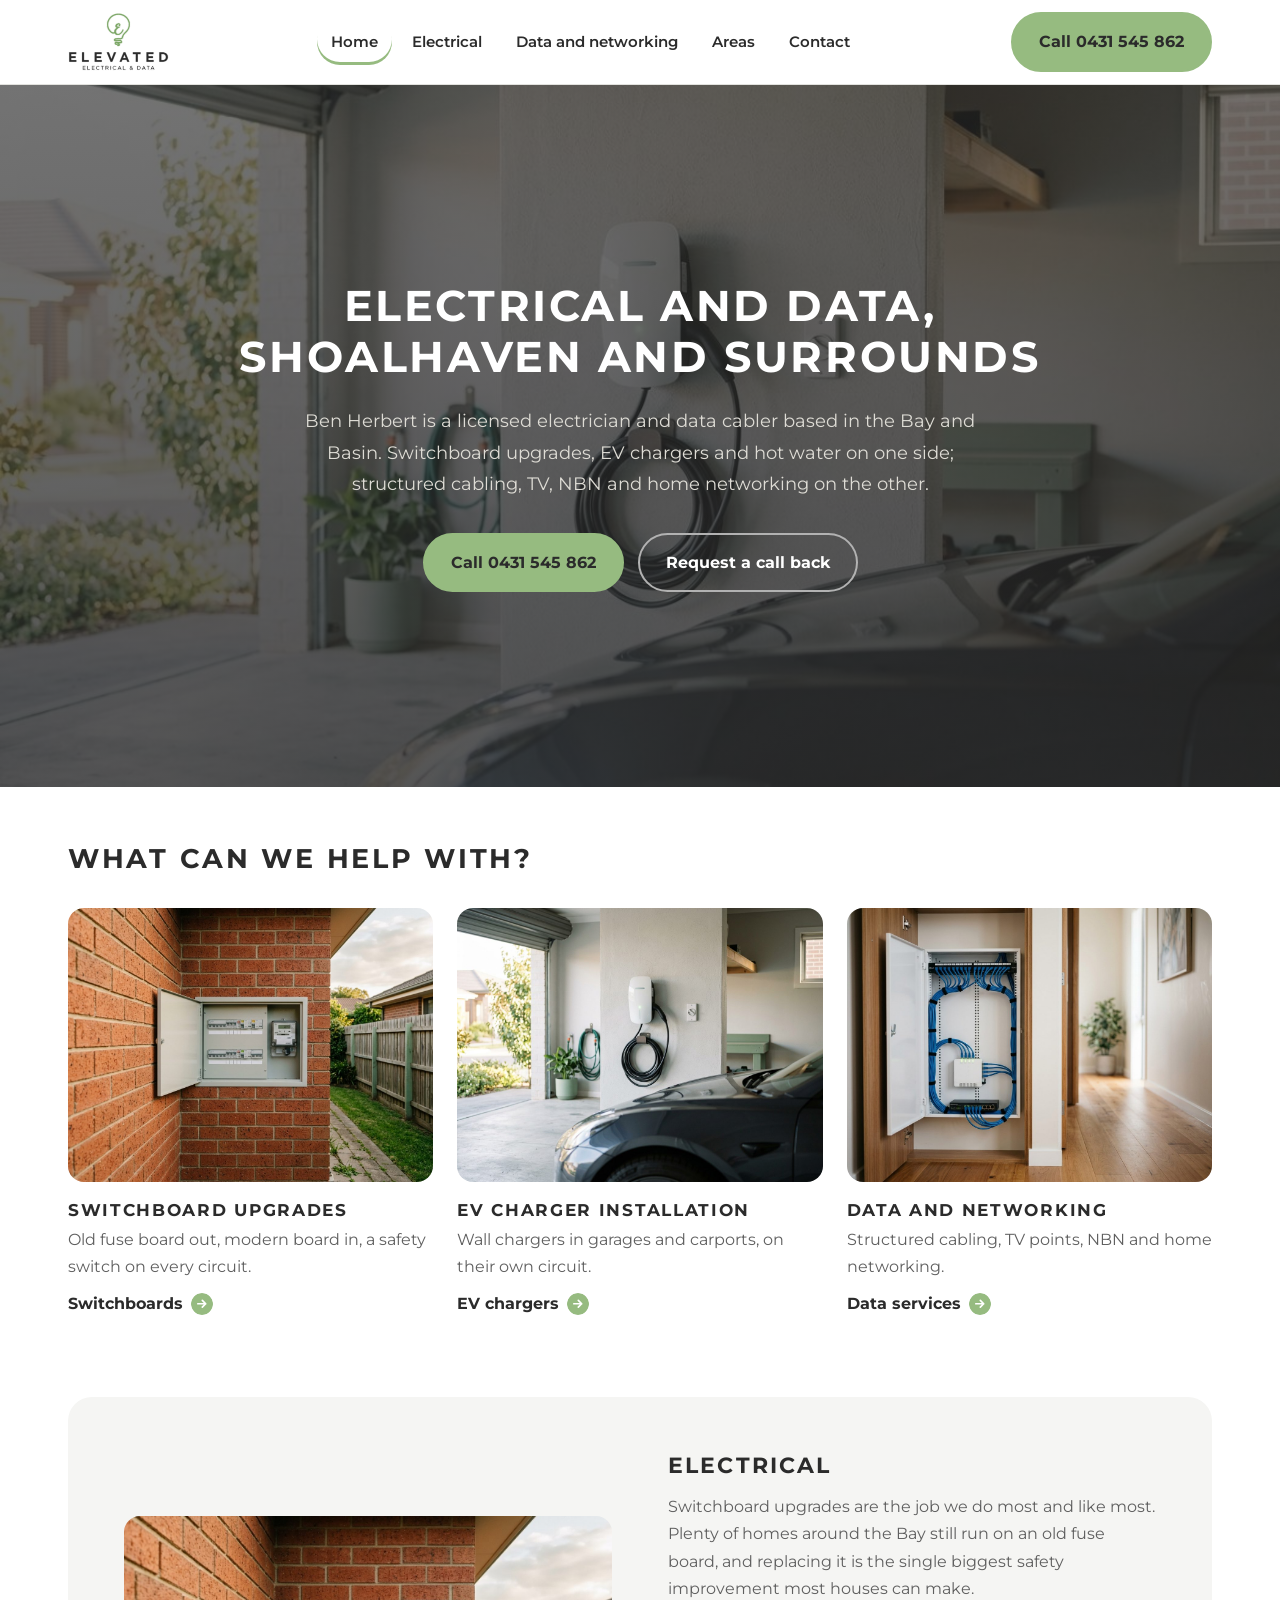
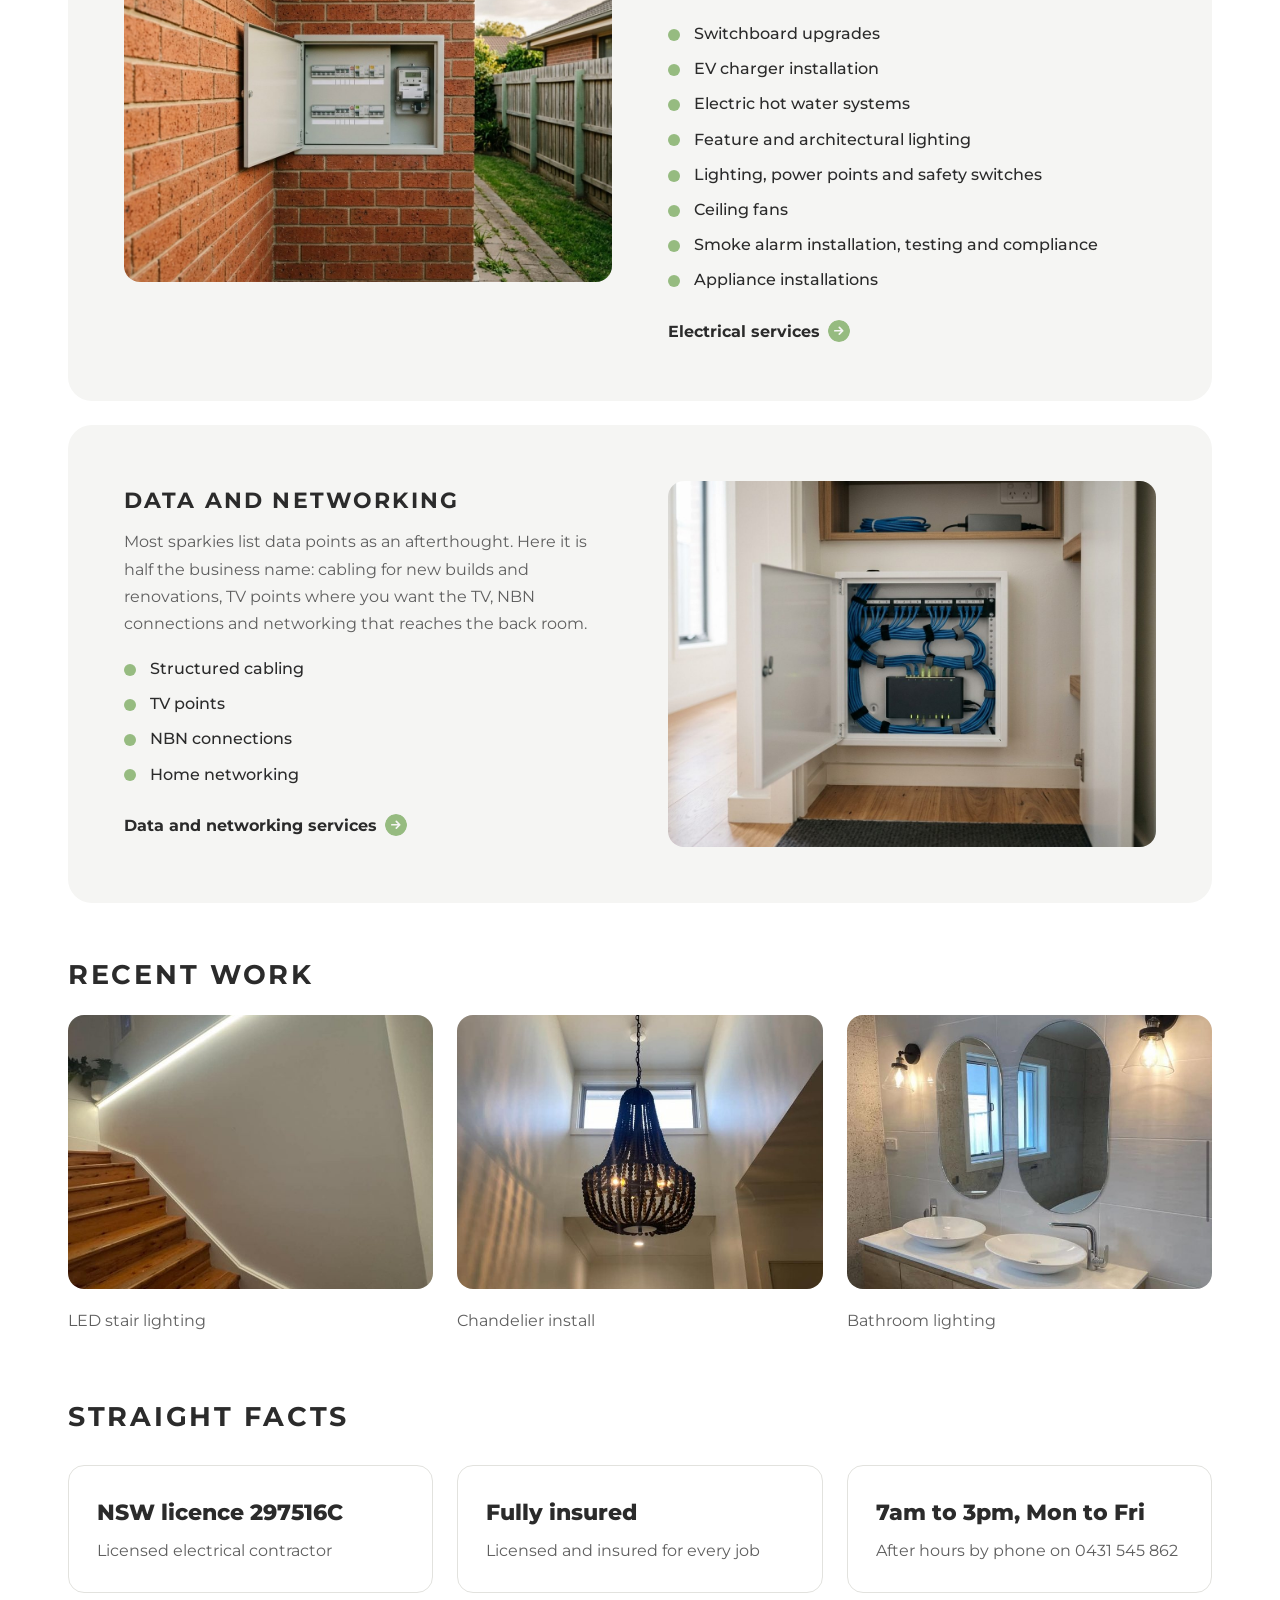
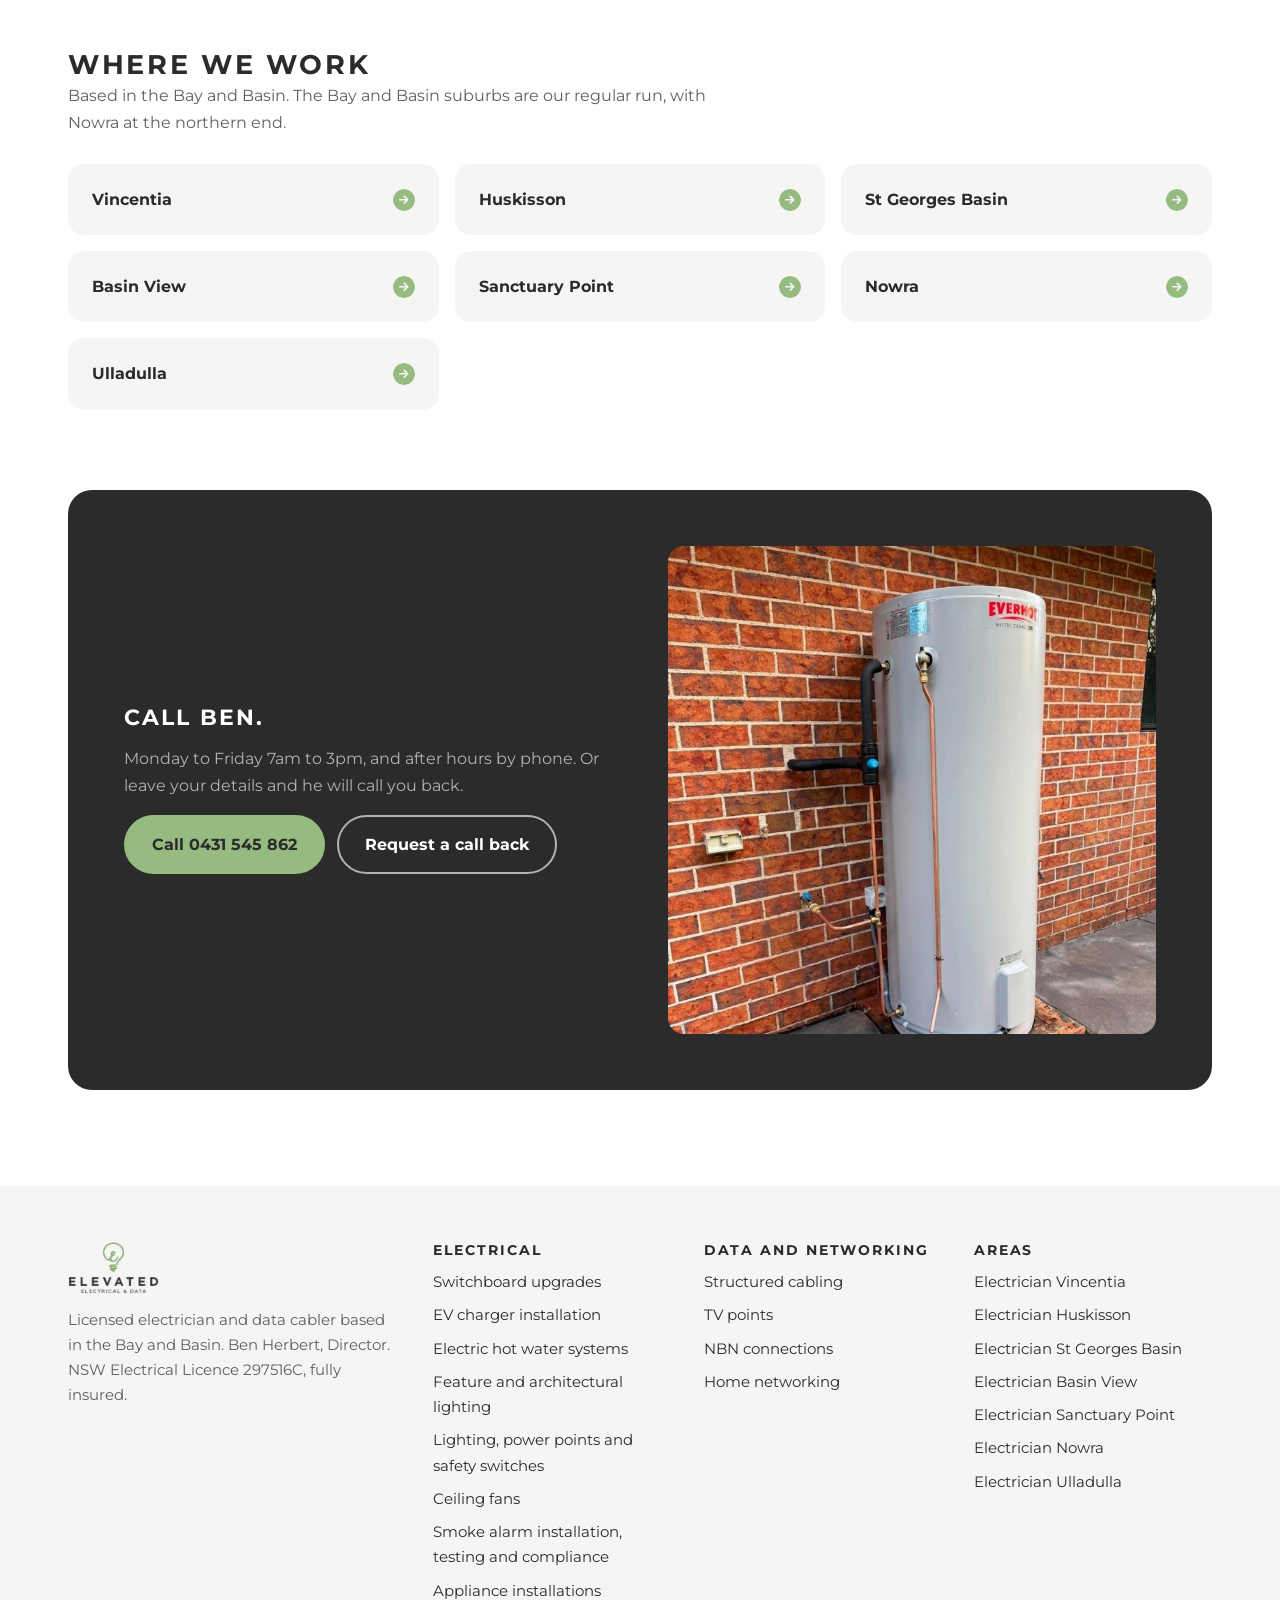
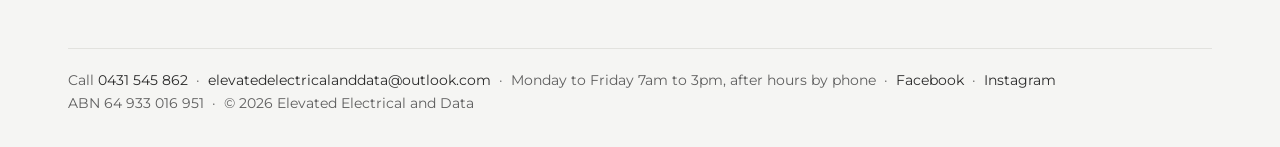
==== index.html @ 454e40e5 "Elevated Electrical and Data: live site v1 (option 3, revision 1 + go-live prep) Static build from s" ====
<!DOCTYPE html><html lang="en-AU"><head><meta charset="utf-8"><meta name="viewport" content="width=device-width, initial-scale=1">
<title>Electrician Vincentia, Jervis Bay and the Shoalhaven | Elevated Electrical and Data</title><meta name="description" content="Licensed electrician and data cabler based in Vincentia, covering Huskisson, St Georges Basin, Basin View, Sanctuary Point and Nowra. Switchboard upgrades, EV chargers, hot water, TV, NBN and home networking. Call Ben on 0431 545 862.">
<link href="https://fonts.googleapis.com/css2?family=Montserrat:wght@400;500;600;700;800&display=swap" rel="stylesheet">
<link rel="stylesheet" href="site.css"><link rel="canonical" href="https://elevatedelectricalanddata.com.au/"><meta property="og:type" content="website"><meta property="og:url" content="https://elevatedelectricalanddata.com.au/"><meta property="og:title" content="Electrician Vincentia, Jervis Bay and the Shoalhaven | Elevated Electrical and Data"><meta property="og:description" content="Licensed electrician and data cabler based in Vincentia, covering Huskisson, St Georges Basin, Basin View, Sanctuary Point and Nowra. Switchboard upgrades, EV chargers, hot water, TV, NBN and home networking. Call Ben on 0431 545 862."><meta property="og:image" content="https://elevatedelectricalanddata.com.au/assets/ai-ev.jpg"><meta property="og:locale" content="en_AU"><meta name="robots" content="index,follow"><link rel="icon" href="/favicon.png" type="image/png"></head><body>
<header><div class="wrap">
  <a class="logo" href="index.html"><img src="assets/logo-light.png" alt="Elevated Electrical and Data"></a>
  <nav id="nav"><ul><li><a href="index.html" aria-current="page">Home</a></li><li><a href="electrical.html">Electrical</a><ul class='sub'><li><a href="electrical.html#0">Switchboard upgrades</a></li><li><a href="electrical.html#1">EV charger installation</a></li><li><a href="electrical.html#2">Electric hot water systems</a></li><li><a href="electrical.html#3">Feature and architectural lighting</a></li><li><a href="electrical.html#4">Lighting, power points and safety switches</a></li><li><a href="electrical.html#5">Ceiling fans</a></li><li><a href="electrical.html#6">Smoke alarm installation, testing and compliance</a></li><li><a href="electrical.html#7">Appliance installations</a></li></ul></li><li><a href="data.html">Data and networking</a><ul class='sub'><li><a href="data.html#0">Structured cabling</a></li><li><a href="data.html#1">TV points</a></li><li><a href="data.html#2">NBN connections</a></li><li><a href="data.html#3">Home networking</a></li></ul></li><li><a href="areas.html">Areas</a><ul class='sub'><li><a href="vincentia-area.html">Vincentia</a></li><li><a href="huskisson-area.html">Huskisson</a></li><li><a href="st-georges-basin-area.html">St Georges Basin</a></li><li><a href="basin-view-area.html">Basin View</a></li><li><a href="sanctuary-point-area.html">Sanctuary Point</a></li><li><a href="nowra-area.html">Nowra</a></li><li><a href="ulladulla-area.html">Ulladulla</a></li></ul></li><li><a href="contact.html">Contact</a></li></ul></nav>
  <a class="pill green call" href="tel:+61431545862">Call 0431 545 862</a>
  <button class="burger" id="burger" aria-label="Menu" aria-expanded="false">&#9776;</button>
</div></header>

<section class="herofull">
  <div class="inner">
    <h1>Electrical and data, Shoalhaven and surrounds</h1>
    <p>Ben Herbert is a licensed electrician and data cabler based in the Bay and Basin. Switchboard upgrades, EV chargers and hot water on one side; structured cabling, TV, NBN and home networking on the other.</p>
    <div class="actions"><a class="pill green" href="tel:+61431545862">Call 0431 545 862</a><a class="pill ghost light" href="contact.html">Request a call back</a></div>
  </div>
</section>
<section><div class="wrap">
  <h2>What can we help with?</h2>
  <div class="tiles">
    <a class="tile" href="electrical.html#0"><img src="assets/ai-switchboard.jpg" alt="Upgraded residential switchboard on a brick wall"><h3>Switchboard upgrades</h3><p>Old fuse board out, modern board in, a safety switch on every circuit.</p><span class="arrow">Switchboards</span></a>
    <a class="tile" href="electrical.html#1"><img src="assets/ai-ev.jpg" alt="EV wall charger installed in a garage"><h3>EV charger installation</h3><p>Wall chargers in garages and carports, on their own circuit.</p><span class="arrow">EV chargers</span></a>
    <a class="tile" href="data.html"><img src="assets/ai-data.jpg" alt="Home network cabinet with tidy data cabling"><h3>Data and networking</h3><p>Structured cabling, TV points, NBN and home networking.</p><span class="arrow">Data services</span></a>
  </div>
</div></section>
<section style="padding-top:0"><div class="wrap">
  <div class="band">
    <div class="media"><img src="assets/ai-switchboard.jpg" alt="Upgraded residential switchboard"></div>
    <div><h2>Electrical</h2><p>Switchboard upgrades are the job we do most and like most. Plenty of homes around the Bay still run on an old fuse board, and replacing it is the single biggest safety improvement most houses can make.</p>
      <ul><li>Switchboard upgrades</li><li>EV charger installation</li><li>Electric hot water systems</li><li>Feature and architectural lighting</li><li>Lighting, power points and safety switches</li><li>Ceiling fans</li><li>Smoke alarm installation, testing and compliance</li><li>Appliance installations</li></ul><a class="arrow" href="electrical.html">Electrical services</a></div>
  </div>
  <div class="band flip">
    <div class="media"><img src="assets/ai-data-2.jpg" alt="Home network cabinet with patch panel and router"></div>
    <div><h2>Data and networking</h2><p>Most sparkies list data points as an afterthought. Here it is half the business name: cabling for new builds and renovations, TV points where you want the TV, NBN connections and networking that reaches the back room.</p>
      <ul><li>Structured cabling</li><li>TV points</li><li>NBN connections</li><li>Home networking</li></ul><a class="arrow" href="data.html">Data and networking services</a></div>
  </div>
</div></section>
<section style="padding-top:0"><div class="wrap"><h2>Recent work</h2><div data-tl-work="elevated-electrical-and-data" data-count="3" data-portal="https://portal.tideloc.com.au"><div class="tiles" style="margin-top:24px"><a class="tile" href="electrical.html#4"><img src="assets/work/light-stair-led.jpg" alt="LED strip lighting on a timber staircase"><p>LED stair lighting</p></a><a class="tile" href="electrical.html#4"><img src="assets/work/light-chandelier-void.jpg" alt="Chandelier hung in a double-height void"><p>Chandelier install</p></a><a class="tile" href="electrical.html#1"><img src="assets/work/light-bathroom-vanity.jpg" alt="Backlit mirrors and wall lights over a double vanity"><p>Bathroom lighting</p></a></div></div></div></section>
<section style="padding-top:0"><div class="wrap"><h2>Straight facts</h2><div class="facts">
  <div class="fact"><b>NSW licence 297516C</b><span>Licensed electrical contractor</span></div>
  <div class="fact"><b>Fully insured</b><span>Licensed and insured for every job</span></div>
  <div class="fact"><b>7am to 3pm, Mon to Fri</b><span>After hours by phone on 0431 545 862</span></div>
</div></div></section>
<section style="padding-top:0"><div class="wrap"><h2>Where we work</h2><p class="muted" style="max-width:60ch">Based in the Bay and Basin. The Bay and Basin suburbs are our regular run, with Nowra at the northern end.</p><div class="areas"><a class="area" href="vincentia-area.html">Vincentia <span class="arrow"></span></a><a class="area" href="huskisson-area.html">Huskisson <span class="arrow"></span></a><a class="area" href="st-georges-basin-area.html">St Georges Basin <span class="arrow"></span></a><a class="area" href="basin-view-area.html">Basin View <span class="arrow"></span></a><a class="area" href="sanctuary-point-area.html">Sanctuary Point <span class="arrow"></span></a><a class="area" href="nowra-area.html">Nowra <span class="arrow"></span></a><a class="area" href="ulladulla-area.html">Ulladulla <span class="arrow"></span></a></div></div></section>
<section style="padding-top:0"><div class="wrap"><div class="band dark"><div><h2>Call Ben.</h2><p>Monday to Friday 7am to 3pm, and after hours by phone. Or leave your details and he will call you back.</p><div class="hero actions" style="padding:0;display:flex;gap:12px;flex-wrap:wrap"><a class="pill green" href="tel:+61431545862">Call 0431 545 862</a><a class="pill ghost" style="color:#fff;border-color:#b2b2b2" href="contact.html">Request a call back</a></div></div><div class="media"><img src="assets/hotwater-clean-sq.jpg" alt="Electric hot water system"></div></div></div></section>
<footer><div class="wrap">
  <div class="cols">
    <div><img src="assets/logo-light.png" alt=""><p class="muted">Licensed electrician and data cabler based in the Bay and Basin. Ben Herbert, Director. NSW Electrical Licence 297516C, fully insured.</p></div>
    <div><h3>Electrical</h3><ul><li><a href="electrical.html#0">Switchboard upgrades</a></li><li><a href="electrical.html#1">EV charger installation</a></li><li><a href="electrical.html#2">Electric hot water systems</a></li><li><a href="electrical.html#3">Feature and architectural lighting</a></li><li><a href="electrical.html#4">Lighting, power points and safety switches</a></li><li><a href="electrical.html#5">Ceiling fans</a></li><li><a href="electrical.html#6">Smoke alarm installation, testing and compliance</a></li><li><a href="electrical.html#7">Appliance installations</a></li></ul></div>
    <div><h3>Data and networking</h3><ul><li><a href="data.html#0">Structured cabling</a></li><li><a href="data.html#1">TV points</a></li><li><a href="data.html#2">NBN connections</a></li><li><a href="data.html#3">Home networking</a></li></ul></div>
    <div><h3>Areas</h3><ul><li><a href="vincentia-area.html">Electrician Vincentia</a></li><li><a href="huskisson-area.html">Electrician Huskisson</a></li><li><a href="st-georges-basin-area.html">Electrician St Georges Basin</a></li><li><a href="basin-view-area.html">Electrician Basin View</a></li><li><a href="sanctuary-point-area.html">Electrician Sanctuary Point</a></li><li><a href="nowra-area.html">Electrician Nowra</a></li><li><a href="ulladulla-area.html">Electrician Ulladulla</a></li></ul></div>
  </div>
  <div class="fine">Call <a href="tel:+61431545862">0431 545 862</a> &nbsp;&middot;&nbsp; <a href="mailto:elevatedelectricalanddata@outlook.com">elevatedelectricalanddata@outlook.com</a> &nbsp;&middot;&nbsp; Monday to Friday 7am to 3pm, after hours by phone &nbsp;&middot;&nbsp; <a href="https://www.facebook.com/share/1EVHX6Z7j3/">Facebook</a> &nbsp;&middot;&nbsp; <a href="https://www.instagram.com/elevated.electrical.data">Instagram</a><br>ABN 64 933 016 951 &nbsp;&middot;&nbsp; &copy; 2026 Elevated Electrical and Data</div>
</div></footer>
<div class="callbar"><a class="pill green" href="tel:+61431545862">Call 0431 545 862</a></div>
<script>(function(){var b=document.getElementById('burger'),n=document.getElementById('nav');b.addEventListener('click',function(e){e.stopPropagation();var o=n.classList.toggle('open');b.setAttribute('aria-expanded',o);});document.addEventListener('click',function(e){if(n.classList.contains('open')&&!n.contains(e.target))n.classList.remove('open');});})();</script>
<script defer src="https://portal.tideloc.com.au/tl-work.js"></script>
<script type="application/ld+json">{"@context": "https://schema.org", "@type": "Electrician", "name": "Elevated Electrical and Data", "telephone": "+61431545862", "email": "elevatedelectricalanddata@outlook.com", "address": {"@type": "PostalAddress", "addressLocality": "Old Erowal Bay", "addressRegion": "NSW", "addressCountry": "AU"}, "areaServed": [{"@type": "Place", "name": "Vincentia NSW"}, {"@type": "Place", "name": "Huskisson NSW"}, {"@type": "Place", "name": "St Georges Basin NSW"}, {"@type": "Place", "name": "Basin View NSW"}, {"@type": "Place", "name": "Sanctuary Point NSW"}, {"@type": "Place", "name": "Nowra NSW"}, {"@type": "Place", "name": "Ulladulla NSW"}, {"@type": "Place", "name": "Jervis Bay NSW"}], "openingHoursSpecification": [{"@type": "OpeningHoursSpecification", "dayOfWeek": ["Monday", "Tuesday", "Wednesday", "Thursday", "Friday"], "opens": "07:00", "closes": "15:00"}], "sameAs": ["https://www.facebook.com/share/1EVHX6Z7j3/", "https://www.instagram.com/elevated.electrical.data"], "founder": {"@type": "Person", "name": "Ben Herbert"}, "identifier": [{"@type": "PropertyValue", "name": "NSW Electrical Licence", "value": "297516C"}, {"@type": "PropertyValue", "name": "ABN", "value": "64933016951"}]}</script>
</body></html>
---- site.css ----
/* Site 3, on the Mastercard basis: white ground, big rounded photography, tile grid with arrow links,
   alternating image/text bands in soft-grey rounded containers, dropdown nav, column footer. */
:root{--char:#2b2b2b;--green:#96bb80;--green-dk:#6f9a5a;--grey:#b2b2b2;--soft:#f5f5f3;--ink:#2b2b2b;--muted:#5f5f5f;--line:#e2e2de;--r:24px;--r2:16px}
*{box-sizing:border-box;margin:0;padding:0}
html{-webkit-text-size-adjust:100%}
body{font-family:Montserrat,Arial,sans-serif;font-size:16px;line-height:1.7;color:var(--ink);background:#fff}
img{display:block;max-width:100%;height:auto}
a{color:inherit}
.wrap{max-width:1200px;margin:0 auto;padding:0 28px}
h1,h2,h3{line-height:1.12;letter-spacing:-.02em}
h1{font-size:clamp(2.3rem,4.6vw,3.6rem);font-weight:800}
h2{font-size:clamp(1.7rem,3vw,2.4rem);font-weight:800}
h3{font-size:1.2rem;font-weight:700}
p{margin-bottom:16px}
.muted{color:var(--muted)}
.arrow{font-weight:700;text-decoration:none;color:var(--ink);display:inline-flex;align-items:center;gap:8px}
.arrow::after{content:"";width:22px;height:22px;border-radius:50%;background:var(--green);display:inline-block;-webkit-mask:url("data:image/svg+xml;utf8,<svg xmlns='http://www.w3.org/2000/svg' viewBox='0 0 24 24' fill='none' stroke='black' stroke-width='3' stroke-linecap='round' stroke-linejoin='round'><path d='M5 12h14M13 6l6 6-6 6'/></svg>") center/60% no-repeat,linear-gradient(#000,#000);-webkit-mask-composite:xor;mask-composite:exclude}
.arrow:hover{color:var(--green-dk)}
.pill{display:inline-block;background:var(--char);color:#fff;text-decoration:none;font-weight:700;padding:14px 26px;border-radius:999px;border:2px solid var(--char)}
.pill:hover{background:#000}
.pill.green{background:var(--green);border-color:var(--green);color:var(--char)}
.pill.green:hover{background:var(--green-dk);border-color:var(--green-dk);color:#fff}
.pill.ghost{background:transparent;color:var(--char)}
.pill.ghost:hover{background:var(--char);color:#fff}

/* header with dropdowns */
header{position:sticky;top:0;z-index:40;background:#fff;border-bottom:1px solid var(--line)}
header .wrap{display:flex;align-items:center;justify-content:space-between;height:84px;gap:24px}
.logo img{height:58px}
nav>ul{display:flex;gap:6px;list-style:none;align-items:center}
nav>ul>li{position:relative}
nav>ul>li>a{display:block;text-decoration:none;font-weight:600;font-size:.95rem;padding:10px 14px;border-radius:999px}
nav>ul>li>a:hover,nav>ul>li:hover>a{background:var(--soft)}
nav>ul>li>a[aria-current]{box-shadow:inset 0 -3px 0 var(--green)}
nav .sub{display:none;position:absolute;left:0;top:100%;background:#fff;border:1px solid var(--line);border-radius:var(--r2);padding:12px;min-width:260px;box-shadow:0 14px 40px rgba(0,0,0,.1);list-style:none}
nav>ul>li:hover .sub,nav>ul>li:focus-within .sub{display:block}
nav .sub a{display:block;text-decoration:none;padding:10px 14px;border-radius:10px;font-size:.93rem}
nav .sub a:hover{background:var(--soft)}
.burger{display:none;background:none;border:1px solid var(--line);border-radius:999px;width:46px;height:46px;font-size:1.25rem;cursor:pointer}
@media(max-width:940px){
  nav{display:none;position:absolute;left:0;right:0;top:84px;background:#fff;border-bottom:1px solid var(--line);padding:10px 28px 22px;max-height:calc(100vh - 84px);overflow:auto}
  nav.open{display:block}
  nav>ul{flex-direction:column;align-items:stretch;gap:0}
  nav>ul>li>a{padding:14px 0;border-bottom:1px solid var(--line);border-radius:0;font-size:1.05rem;text-align:center}
  nav .sub{display:block;position:static;border:0;box-shadow:none;padding:4px 0 10px;min-width:0}
  nav .sub a{text-align:center;color:var(--muted)}
  header .call{display:none}
  .burger{display:block}
}

/* hero */
.hero{padding:64px 0 48px}
.hero .wrap{display:grid;grid-template-columns:1fr 1fr;gap:56px;align-items:center}
.hero p.lead{font-size:1.15rem;color:var(--muted);margin:20px 0 32px;max-width:52ch}
.hero .actions{display:flex;gap:12px;flex-wrap:wrap}
.hero img{border-radius:var(--r);aspect-ratio:5/4;width:100%;object-fit:cover}
@media(max-width:940px){.hero{padding:36px 0 24px}.hero .wrap{grid-template-columns:1fr;gap:28px}}

/* tiles */
section{padding:56px 0}
.tiles{display:grid;grid-template-columns:repeat(3,1fr);gap:24px;margin-top:32px}
.tile{display:block;text-decoration:none;color:inherit}
.tile img{border-radius:var(--r2);aspect-ratio:4/3;width:100%;object-fit:cover;margin-bottom:18px;transition:transform .25s}
.tile:hover img{transform:translateY(-4px)}
.tile h3{margin-bottom:6px}
.tile p{color:var(--muted);margin-bottom:10px}
.tile.text{background:var(--soft);border-radius:var(--r2);padding:28px;display:flex;flex-direction:column;justify-content:flex-end;min-height:100%}
@media(max-width:940px){.tiles{grid-template-columns:1fr}}

/* alternating bands */
.band{background:var(--soft);border-radius:var(--r);padding:56px;display:grid;grid-template-columns:1fr 1fr;gap:56px;align-items:center;margin-top:24px}
.band.flip .media{order:2}
.band img{border-radius:var(--r2);aspect-ratio:4/3;width:100%;object-fit:cover}
.band h2{margin-bottom:14px}
.band p{color:var(--muted)}
.band ul{list-style:none;margin:18px 0 24px;display:grid;gap:8px}
.band li{padding-left:26px;position:relative;font-weight:500}
.band li::before{content:"";position:absolute;left:0;top:.55em;width:12px;height:12px;border-radius:50%;background:var(--green)}
.band.dark{background:var(--char);color:#fff}
.band.dark p{color:var(--grey)}
@media(max-width:940px){.band{grid-template-columns:1fr;padding:32px 24px;gap:26px}.band.flip .media{order:0}}

/* facts */
.facts{display:grid;grid-template-columns:repeat(3,1fr);gap:24px;margin-top:32px}
.fact{border:1px solid var(--line);border-radius:var(--r2);padding:28px}
.fact b{display:block;font-size:1.35rem;font-weight:800;margin-bottom:6px}
.fact span{color:var(--muted)}
@media(max-width:940px){.facts{grid-template-columns:1fr}}

/* areas */
.areas{display:grid;grid-template-columns:repeat(3,1fr);gap:16px;margin-top:28px}
.area{display:flex;justify-content:space-between;align-items:center;gap:12px;text-decoration:none;color:inherit;background:var(--soft);border-radius:var(--r2);padding:22px 24px;font-weight:700}
.area:hover{background:#ebebe7}
@media(max-width:940px){.areas{grid-template-columns:1fr 1fr}}
@media(max-width:600px){.areas{grid-template-columns:1fr}}

/* page head + prose */
.pagehead{padding:56px 0 8px}
.pagehead p{color:var(--muted);font-size:1.12rem;max-width:60ch;margin-top:16px}
.prose{max-width:70ch}
.prose h3{margin:26px 0 8px}
.prose ul{margin:0 0 18px 22px}
.prose li{margin-bottom:6px}
.two{display:grid;grid-template-columns:1fr 1fr;gap:48px;align-items:start}
@media(max-width:940px){.two{grid-template-columns:1fr}}

/* contact */
form{background:var(--soft);border-radius:var(--r);padding:32px}
form label{display:block;font-weight:700;font-size:.9rem;margin:16px 0 6px}
form label:first-child{margin-top:0}
form input,form textarea{width:100%;font:inherit;padding:14px 16px;border:1px solid #cfcfca;border-radius:12px;background:#fff}
form textarea{min-height:120px}
form button{margin-top:22px;border:0;cursor:pointer;font:inherit;font-weight:700}
.contactcard .big{display:block;font-size:clamp(1.8rem,3vw,2.4rem);font-weight:800;text-decoration:none;margin:10px 0 6px}
.contactcard dl dt{font-weight:700;margin-top:18px}
.contactcard dl dd{color:var(--muted)}

/* footer */
footer{background:var(--soft);padding:56px 0 32px;margin-top:40px;font-size:.93rem}
footer .cols{display:grid;grid-template-columns:1.4fr 1fr 1fr 1fr;gap:32px}
footer h3{font-size:.85rem;text-transform:uppercase;letter-spacing:.1em;margin-bottom:12px}
footer ul{list-style:none}
footer li{margin-bottom:8px}
footer a{text-decoration:none;color:var(--ink)}
footer a:hover{color:var(--green-dk)}
footer img{height:52px;margin-bottom:14px}
footer .fine{border-top:1px solid var(--line);margin-top:36px;padding-top:20px;color:var(--muted);font-size:.85rem}
@media(max-width:940px){footer .cols{grid-template-columns:1fr 1fr}}
@media(max-width:600px){footer .cols{grid-template-columns:1fr}}

.callbar{display:none}
@media(max-width:760px){
  .callbar{display:block;position:fixed;left:0;right:0;bottom:0;z-index:50;background:#fff;border-top:1px solid var(--line);padding:10px 16px}
  .callbar .pill{display:block;text-align:center}
  body{padding-bottom:74px}
  /* centre on the phone */
  .hero .wrap,section .wrap,.pagehead .wrap,.band,.tile,.fact,footer .cols,footer .fine{text-align:center}
  .hero p.lead,.pagehead p,.prose,.band p{margin-left:auto;margin-right:auto}
  .hero .actions{justify-content:center}
  .arrow{justify-content:center}
  .band ul{justify-items:center}
  .band li{padding-left:0}.band li::before{display:none}
  .area{justify-content:center}
  .prose ul,form,.contactcard dl{text-align:left}
  footer img{margin:0 auto 14px}
}

/* Full-bleed photo hero, text centred (Blake 2026-08-31) */
.herofull{position:relative;min-height:min(78vh,760px);display:flex;align-items:center;justify-content:center;text-align:center;color:#fff;background:#2b2b2b url(assets/ai-ev.jpg) center 40%/cover no-repeat;padding:96px 24px}
.herofull::before{content:"";position:absolute;inset:0;background:linear-gradient(180deg,rgba(43,43,43,.66),rgba(43,43,43,.8))}
.herofull .inner{position:relative;max-width:820px;margin:0 auto}
.herofull h1{color:#fff;font-size:clamp(2.3rem,5vw,4rem);font-weight:800;line-height:1.08;letter-spacing:-.02em;margin:0 auto 22px}
.herofull p{color:#dedcd5;font-size:1.15rem;max-width:58ch;margin:0 auto 34px;line-height:1.7}
.herofull .actions{display:flex;gap:14px;justify-content:center;flex-wrap:wrap}
@media(max-width:760px){.herofull{min-height:0;padding:64px 22px}.herofull p{font-size:1.02rem}}
.herofull{border-radius:0}.pill.ghost.light{color:#fff;border-color:#b2b2b2}.pill.ghost.light:hover{background:#fff;color:var(--char)}

/* Brand typography: headings set like the wordmark (caps, 700, tracked); eyebrows like the subline (light, caps, tracked wider) */
h1,h2,h3,.herofull h1,.pagehead h1{text-transform:uppercase;font-weight:700;letter-spacing:.08em;line-height:1.2}
h1,.herofull h1,.pagehead h1{letter-spacing:.06em;font-size:clamp(1.7rem,3.4vw,2.7rem)}
h2{font-size:clamp(1.25rem,2.2vw,1.7rem);letter-spacing:.1em}
h3{font-size:1rem;letter-spacing:.1em}
.eyebrow{font-weight:400;letter-spacing:.28em}
.tile h3,.band h2{font-size:1.05rem}.band h2{font-size:1.35rem}.fact b{text-transform:none;letter-spacing:0}.contactcard .big{letter-spacing:0}footer h3{letter-spacing:.14em}
.band.dark img{aspect-ratio:1/1}
.tile img{--tlw-radius:16px}.tlw-item img{border-radius:16px}
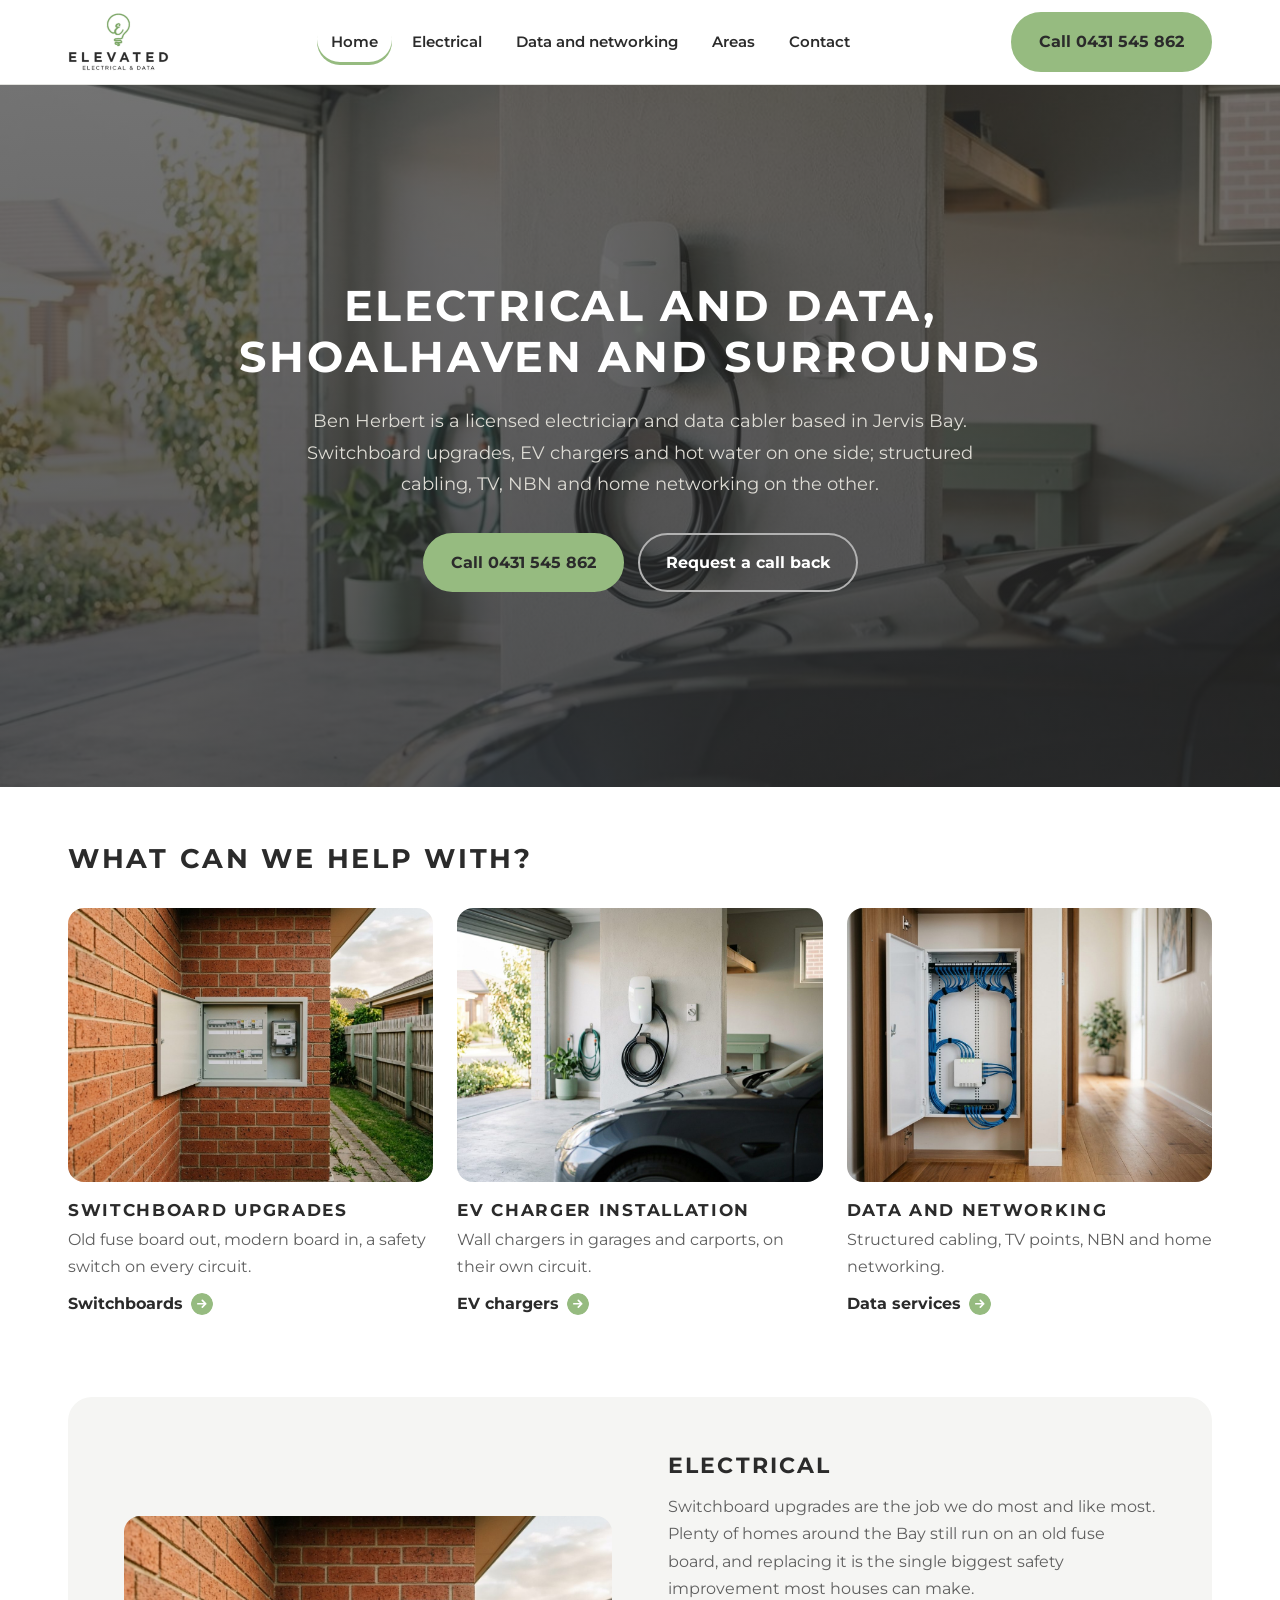
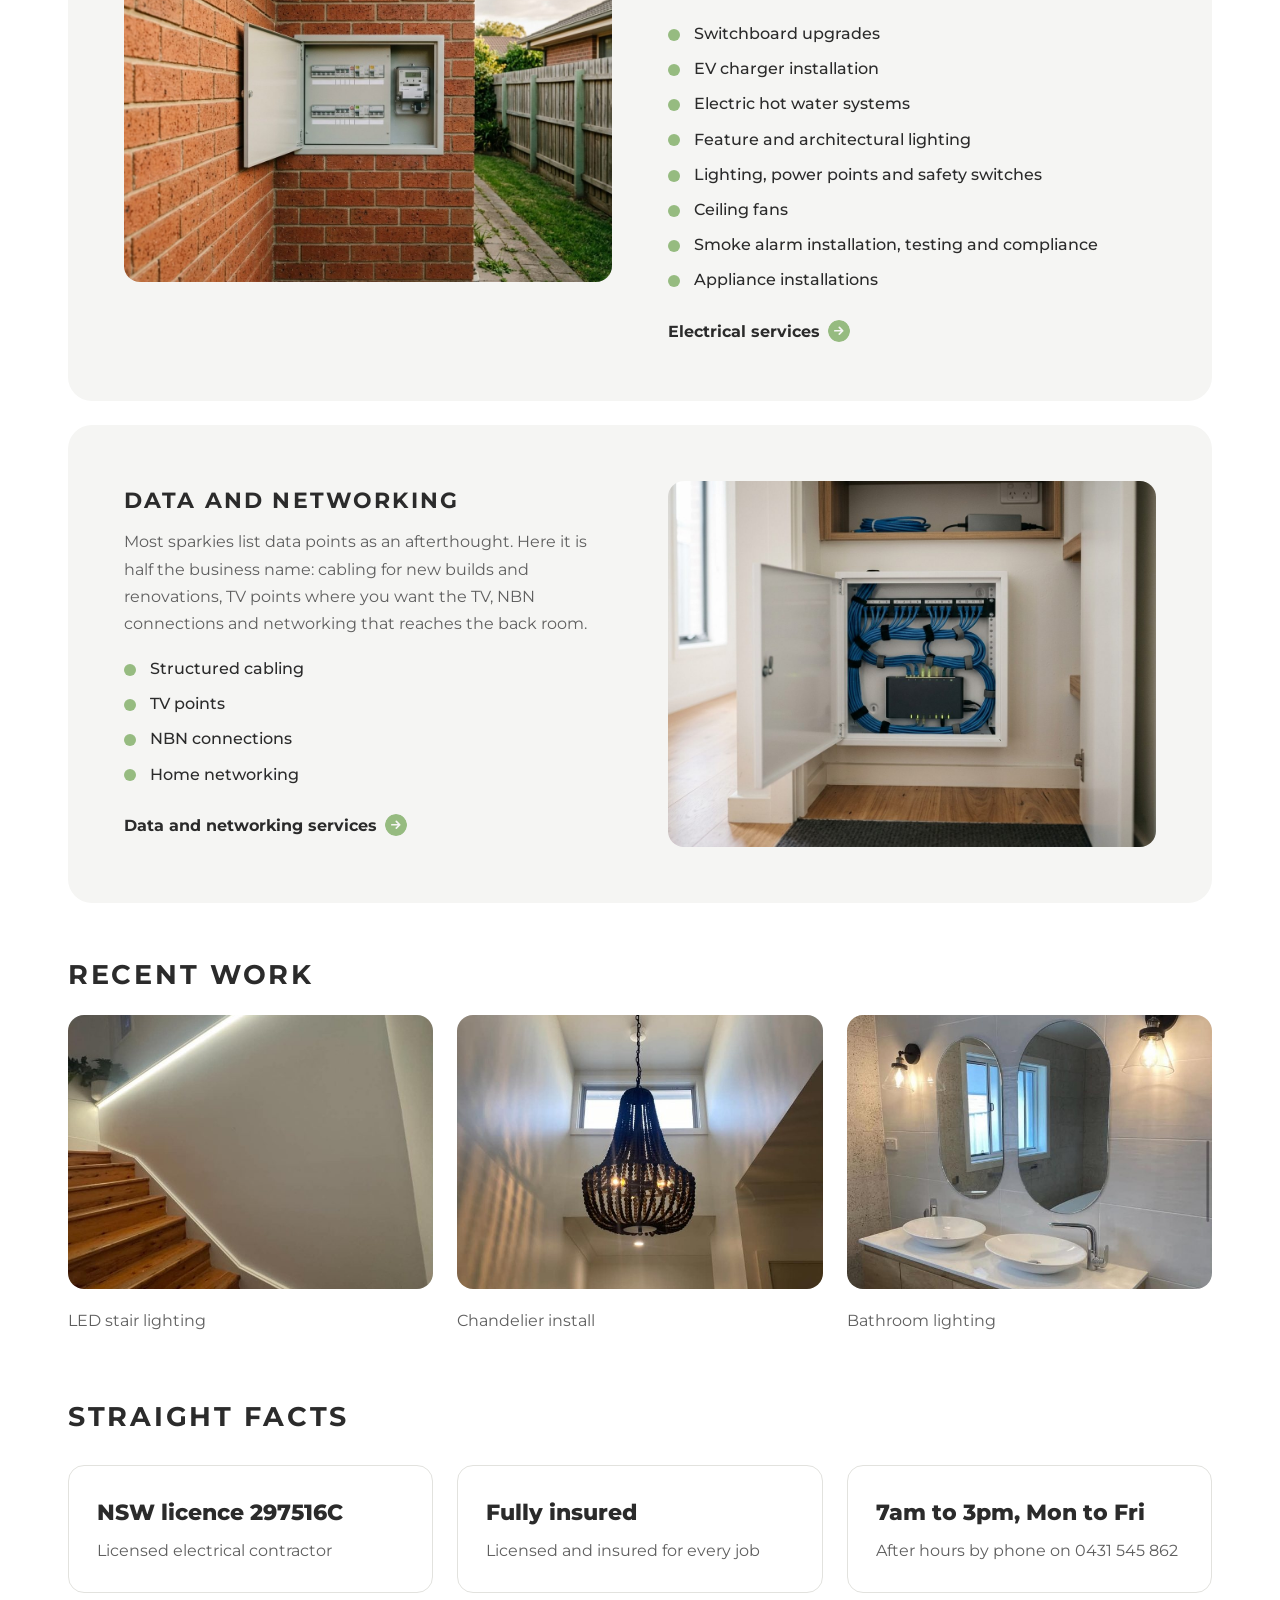
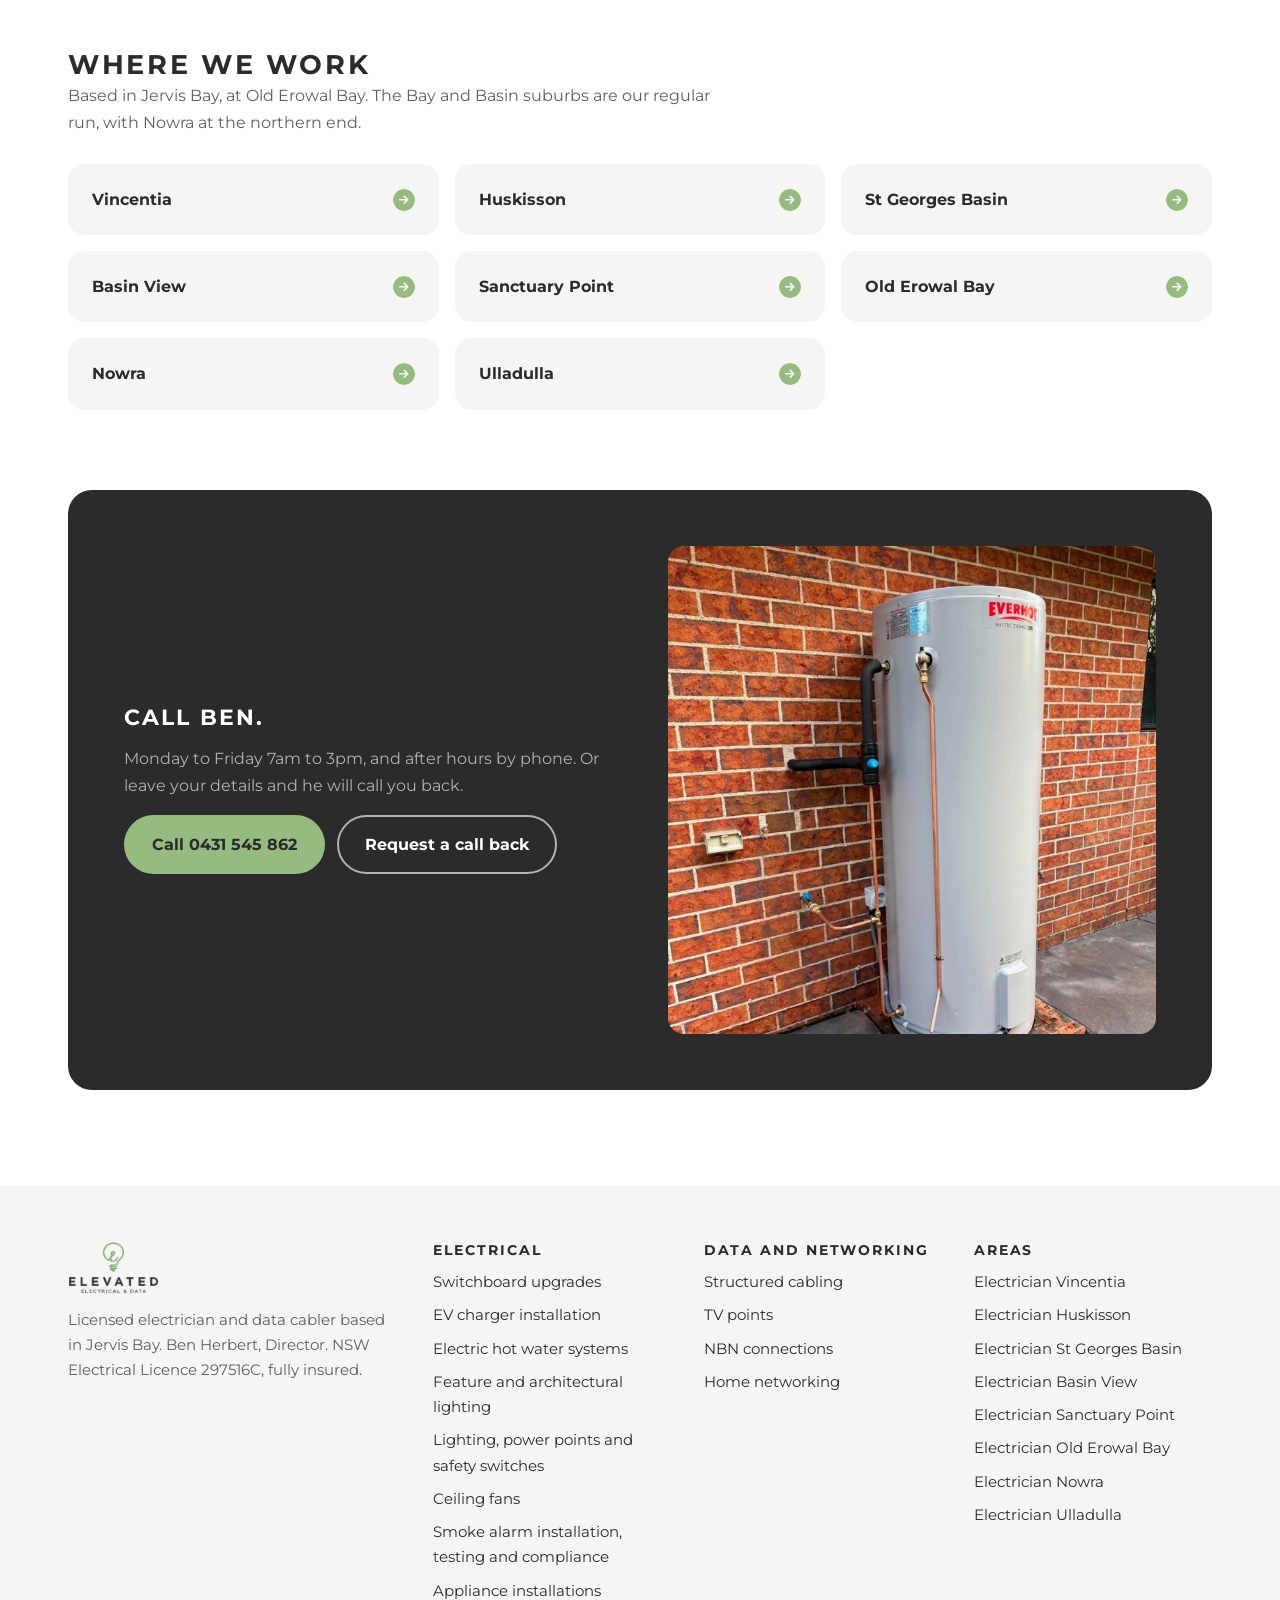
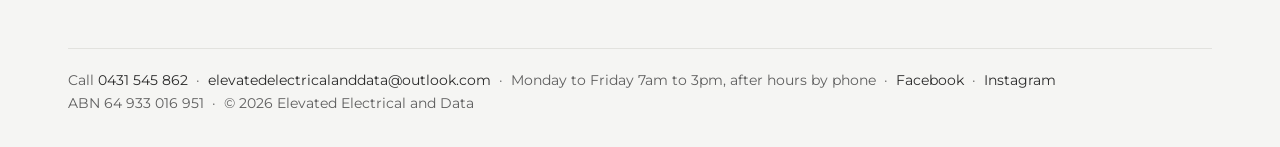
==== commit 4e7d8f1f: "Add Old Erowal Bay area page, base the business in Jervis Bay Old Erowal Bay is Ben's home suburb (1" ====
--- a/index.html
+++ b/index.html
@@ -1,10 +1,10 @@
 <!DOCTYPE html><html lang="en-AU"><head><meta charset="utf-8"><meta name="viewport" content="width=device-width, initial-scale=1">
-<title>Electrician Vincentia, Jervis Bay and the Shoalhaven | Elevated Electrical and Data</title><meta name="description" content="Licensed electrician and data cabler based in Vincentia, covering Huskisson, St Georges Basin, Basin View, Sanctuary Point and Nowra. Switchboard upgrades, EV chargers, hot water, TV, NBN and home networking. Call Ben on 0431 545 862.">
+<title>Electrician Jervis Bay, Vincentia and the Shoalhaven | Elevated Electrical and Data</title><meta name="description" content="Licensed electrician and data cabler based in Jervis Bay. Switchboard upgrades, EV chargers, hot water, TV, NBN and home networking. Call Ben on 0431 545 862.">
 <link href="https://fonts.googleapis.com/css2?family=Montserrat:wght@400;500;600;700;800&display=swap" rel="stylesheet">
-<link rel="stylesheet" href="site.css"><link rel="canonical" href="https://elevatedelectricalanddata.com.au/"><meta property="og:type" content="website"><meta property="og:url" content="https://elevatedelectricalanddata.com.au/"><meta property="og:title" content="Electrician Vincentia, Jervis Bay and the Shoalhaven | Elevated Electrical and Data"><meta property="og:description" content="Licensed electrician and data cabler based in Vincentia, covering Huskisson, St Georges Basin, Basin View, Sanctuary Point and Nowra. Switchboard upgrades, EV chargers, hot water, TV, NBN and home networking. Call Ben on 0431 545 862."><meta property="og:image" content="https://elevatedelectricalanddata.com.au/assets/ai-ev.jpg"><meta property="og:locale" content="en_AU"><meta name="robots" content="index,follow"><link rel="icon" href="/favicon.png" type="image/png"></head><body>
+<link rel="stylesheet" href="site.css"><link rel="canonical" href="https://elevatedelectricalanddata.com.au/"><meta property="og:type" content="website"><meta property="og:url" content="https://elevatedelectricalanddata.com.au/"><meta property="og:title" content="Electrician Jervis Bay, Vincentia and the Shoalhaven | Elevated Electrical and Data"><meta property="og:description" content="Licensed electrician and data cabler based in Jervis Bay. Switchboard upgrades, EV chargers, hot water, TV, NBN and home networking. Call Ben on 0431 545 862."><meta property="og:image" content="https://elevatedelectricalanddata.com.au/assets/ai-ev.jpg"><meta property="og:locale" content="en_AU"><meta name="robots" content="index,follow"><link rel="icon" href="/favicon.png" type="image/png"></head><body>
 <header><div class="wrap">
-  <a class="logo" href="index.html"><img src="assets/logo-light.png" alt="Elevated Electrical and Data"></a>
-  <nav id="nav"><ul><li><a href="index.html" aria-current="page">Home</a></li><li><a href="electrical.html">Electrical</a><ul class='sub'><li><a href="electrical.html#0">Switchboard upgrades</a></li><li><a href="electrical.html#1">EV charger installation</a></li><li><a href="electrical.html#2">Electric hot water systems</a></li><li><a href="electrical.html#3">Feature and architectural lighting</a></li><li><a href="electrical.html#4">Lighting, power points and safety switches</a></li><li><a href="electrical.html#5">Ceiling fans</a></li><li><a href="electrical.html#6">Smoke alarm installation, testing and compliance</a></li><li><a href="electrical.html#7">Appliance installations</a></li></ul></li><li><a href="data.html">Data and networking</a><ul class='sub'><li><a href="data.html#0">Structured cabling</a></li><li><a href="data.html#1">TV points</a></li><li><a href="data.html#2">NBN connections</a></li><li><a href="data.html#3">Home networking</a></li></ul></li><li><a href="areas.html">Areas</a><ul class='sub'><li><a href="vincentia-area.html">Vincentia</a></li><li><a href="huskisson-area.html">Huskisson</a></li><li><a href="st-georges-basin-area.html">St Georges Basin</a></li><li><a href="basin-view-area.html">Basin View</a></li><li><a href="sanctuary-point-area.html">Sanctuary Point</a></li><li><a href="nowra-area.html">Nowra</a></li><li><a href="ulladulla-area.html">Ulladulla</a></li></ul></li><li><a href="contact.html">Contact</a></li></ul></nav>
+  <a class="logo" href="/"><img src="assets/logo-light.png" alt="Elevated Electrical and Data"></a>
+  <nav id="nav"><ul><li><a href="/" aria-current="page">Home</a></li><li><a href="/electrical">Electrical</a><ul class='sub'><li><a href="/electrical#0">Switchboard upgrades</a></li><li><a href="/electrical#1">EV charger installation</a></li><li><a href="/electrical#2">Electric hot water systems</a></li><li><a href="/electrical#3">Feature and architectural lighting</a></li><li><a href="/electrical#4">Lighting, power points and safety switches</a></li><li><a href="/electrical#5">Ceiling fans</a></li><li><a href="/electrical#6">Smoke alarm installation, testing and compliance</a></li><li><a href="/electrical#7">Appliance installations</a></li></ul></li><li><a href="/data">Data and networking</a><ul class='sub'><li><a href="/data#0">Structured cabling</a></li><li><a href="/data#1">TV points</a></li><li><a href="/data#2">NBN connections</a></li><li><a href="/data#3">Home networking</a></li></ul></li><li><a href="/areas">Areas</a><ul class='sub'><li><a href="/vincentia-area">Vincentia</a></li><li><a href="/huskisson-area">Huskisson</a></li><li><a href="/st-georges-basin-area">St Georges Basin</a></li><li><a href="/basin-view-area">Basin View</a></li><li><a href="/sanctuary-point-area">Sanctuary Point</a></li><li><a href="/old-erowal-bay-area">Old Erowal Bay</a></li><li><a href="/nowra-area">Nowra</a></li><li><a href="/ulladulla-area">Ulladulla</a></li></ul></li><li><a href="/contact">Contact</a></li></ul></nav>
   <a class="pill green call" href="tel:+61431545862">Call 0431 545 862</a>
   <button class="burger" id="burger" aria-label="Menu" aria-expanded="false">&#9776;</button>
 </div></header>
@@ -12,49 +12,49 @@
 <section class="herofull">
   <div class="inner">
     <h1>Electrical and data, Shoalhaven and surrounds</h1>
-    <p>Ben Herbert is a licensed electrician and data cabler based in the Bay and Basin. Switchboard upgrades, EV chargers and hot water on one side; structured cabling, TV, NBN and home networking on the other.</p>
-    <div class="actions"><a class="pill green" href="tel:+61431545862">Call 0431 545 862</a><a class="pill ghost light" href="contact.html">Request a call back</a></div>
+    <p>Ben Herbert is a licensed electrician and data cabler based in Jervis Bay. Switchboard upgrades, EV chargers and hot water on one side; structured cabling, TV, NBN and home networking on the other.</p>
+    <div class="actions"><a class="pill green" href="tel:+61431545862">Call 0431 545 862</a><a class="pill ghost light" href="/contact">Request a call back</a></div>
   </div>
 </section>
 <section><div class="wrap">
   <h2>What can we help with?</h2>
   <div class="tiles">
-    <a class="tile" href="electrical.html#0"><img src="assets/ai-switchboard.jpg" alt="Upgraded residential switchboard on a brick wall"><h3>Switchboard upgrades</h3><p>Old fuse board out, modern board in, a safety switch on every circuit.</p><span class="arrow">Switchboards</span></a>
-    <a class="tile" href="electrical.html#1"><img src="assets/ai-ev.jpg" alt="EV wall charger installed in a garage"><h3>EV charger installation</h3><p>Wall chargers in garages and carports, on their own circuit.</p><span class="arrow">EV chargers</span></a>
-    <a class="tile" href="data.html"><img src="assets/ai-data.jpg" alt="Home network cabinet with tidy data cabling"><h3>Data and networking</h3><p>Structured cabling, TV points, NBN and home networking.</p><span class="arrow">Data services</span></a>
+    <a class="tile" href="/electrical#0"><img src="assets/ai-switchboard.jpg" alt="Upgraded residential switchboard on a brick wall"><h3>Switchboard upgrades</h3><p>Old fuse board out, modern board in, a safety switch on every circuit.</p><span class="arrow">Switchboards</span></a>
+    <a class="tile" href="/electrical#1"><img src="assets/ai-ev.jpg" alt="EV wall charger installed in a garage"><h3>EV charger installation</h3><p>Wall chargers in garages and carports, on their own circuit.</p><span class="arrow">EV chargers</span></a>
+    <a class="tile" href="/data"><img src="assets/ai-data.jpg" alt="Home network cabinet with tidy data cabling"><h3>Data and networking</h3><p>Structured cabling, TV points, NBN and home networking.</p><span class="arrow">Data services</span></a>
   </div>
 </div></section>
 <section style="padding-top:0"><div class="wrap">
   <div class="band">
     <div class="media"><img src="assets/ai-switchboard.jpg" alt="Upgraded residential switchboard"></div>
     <div><h2>Electrical</h2><p>Switchboard upgrades are the job we do most and like most. Plenty of homes around the Bay still run on an old fuse board, and replacing it is the single biggest safety improvement most houses can make.</p>
-      <ul><li>Switchboard upgrades</li><li>EV charger installation</li><li>Electric hot water systems</li><li>Feature and architectural lighting</li><li>Lighting, power points and safety switches</li><li>Ceiling fans</li><li>Smoke alarm installation, testing and compliance</li><li>Appliance installations</li></ul><a class="arrow" href="electrical.html">Electrical services</a></div>
+      <ul><li>Switchboard upgrades</li><li>EV charger installation</li><li>Electric hot water systems</li><li>Feature and architectural lighting</li><li>Lighting, power points and safety switches</li><li>Ceiling fans</li><li>Smoke alarm installation, testing and compliance</li><li>Appliance installations</li></ul><a class="arrow" href="/electrical">Electrical services</a></div>
   </div>
   <div class="band flip">
     <div class="media"><img src="assets/ai-data-2.jpg" alt="Home network cabinet with patch panel and router"></div>
     <div><h2>Data and networking</h2><p>Most sparkies list data points as an afterthought. Here it is half the business name: cabling for new builds and renovations, TV points where you want the TV, NBN connections and networking that reaches the back room.</p>
-      <ul><li>Structured cabling</li><li>TV points</li><li>NBN connections</li><li>Home networking</li></ul><a class="arrow" href="data.html">Data and networking services</a></div>
+      <ul><li>Structured cabling</li><li>TV points</li><li>NBN connections</li><li>Home networking</li></ul><a class="arrow" href="/data">Data and networking services</a></div>
   </div>
 </div></section>
-<section style="padding-top:0"><div class="wrap"><h2>Recent work</h2><div data-tl-work="elevated-electrical-and-data" data-count="3" data-portal="https://portal.tideloc.com.au"><div class="tiles" style="margin-top:24px"><a class="tile" href="electrical.html#4"><img src="assets/work/light-stair-led.jpg" alt="LED strip lighting on a timber staircase"><p>LED stair lighting</p></a><a class="tile" href="electrical.html#4"><img src="assets/work/light-chandelier-void.jpg" alt="Chandelier hung in a double-height void"><p>Chandelier install</p></a><a class="tile" href="electrical.html#1"><img src="assets/work/light-bathroom-vanity.jpg" alt="Backlit mirrors and wall lights over a double vanity"><p>Bathroom lighting</p></a></div></div></div></section>
+<section style="padding-top:0"><div class="wrap"><h2>Recent work</h2><div data-tl-work="elevated-electrical-and-data" data-count="3" data-portal="https://portal.tideloc.com.au"><div class="tiles" style="margin-top:24px"><a class="tile" href="/electrical#4"><img src="assets/work/light-stair-led.jpg" alt="LED strip lighting on a timber staircase"><p>LED stair lighting</p></a><a class="tile" href="/electrical#4"><img src="assets/work/light-chandelier-void.jpg" alt="Chandelier hung in a double-height void"><p>Chandelier install</p></a><a class="tile" href="/electrical#1"><img src="assets/work/light-bathroom-vanity.jpg" alt="Backlit mirrors and wall lights over a double vanity"><p>Bathroom lighting</p></a></div></div></div></section>
 <section style="padding-top:0"><div class="wrap"><h2>Straight facts</h2><div class="facts">
   <div class="fact"><b>NSW licence 297516C</b><span>Licensed electrical contractor</span></div>
   <div class="fact"><b>Fully insured</b><span>Licensed and insured for every job</span></div>
   <div class="fact"><b>7am to 3pm, Mon to Fri</b><span>After hours by phone on 0431 545 862</span></div>
 </div></div></section>
-<section style="padding-top:0"><div class="wrap"><h2>Where we work</h2><p class="muted" style="max-width:60ch">Based in the Bay and Basin. The Bay and Basin suburbs are our regular run, with Nowra at the northern end.</p><div class="areas"><a class="area" href="vincentia-area.html">Vincentia <span class="arrow"></span></a><a class="area" href="huskisson-area.html">Huskisson <span class="arrow"></span></a><a class="area" href="st-georges-basin-area.html">St Georges Basin <span class="arrow"></span></a><a class="area" href="basin-view-area.html">Basin View <span class="arrow"></span></a><a class="area" href="sanctuary-point-area.html">Sanctuary Point <span class="arrow"></span></a><a class="area" href="nowra-area.html">Nowra <span class="arrow"></span></a><a class="area" href="ulladulla-area.html">Ulladulla <span class="arrow"></span></a></div></div></section>
-<section style="padding-top:0"><div class="wrap"><div class="band dark"><div><h2>Call Ben.</h2><p>Monday to Friday 7am to 3pm, and after hours by phone. Or leave your details and he will call you back.</p><div class="hero actions" style="padding:0;display:flex;gap:12px;flex-wrap:wrap"><a class="pill green" href="tel:+61431545862">Call 0431 545 862</a><a class="pill ghost" style="color:#fff;border-color:#b2b2b2" href="contact.html">Request a call back</a></div></div><div class="media"><img src="assets/hotwater-clean-sq.jpg" alt="Electric hot water system"></div></div></div></section>
+<section style="padding-top:0"><div class="wrap"><h2>Where we work</h2><p class="muted" style="max-width:60ch">Based in Jervis Bay, at Old Erowal Bay. The Bay and Basin suburbs are our regular run, with Nowra at the northern end.</p><div class="areas"><a class="area" href="/vincentia-area">Vincentia <span class="arrow"></span></a><a class="area" href="/huskisson-area">Huskisson <span class="arrow"></span></a><a class="area" href="/st-georges-basin-area">St Georges Basin <span class="arrow"></span></a><a class="area" href="/basin-view-area">Basin View <span class="arrow"></span></a><a class="area" href="/sanctuary-point-area">Sanctuary Point <span class="arrow"></span></a><a class="area" href="/old-erowal-bay-area">Old Erowal Bay <span class="arrow"></span></a><a class="area" href="/nowra-area">Nowra <span class="arrow"></span></a><a class="area" href="/ulladulla-area">Ulladulla <span class="arrow"></span></a></div></div></section>
+<section style="padding-top:0"><div class="wrap"><div class="band dark"><div><h2>Call Ben.</h2><p>Monday to Friday 7am to 3pm, and after hours by phone. Or leave your details and he will call you back.</p><div class="hero actions" style="padding:0;display:flex;gap:12px;flex-wrap:wrap"><a class="pill green" href="tel:+61431545862">Call 0431 545 862</a><a class="pill ghost" style="color:#fff;border-color:#b2b2b2" href="/contact">Request a call back</a></div></div><div class="media"><img src="assets/hotwater-clean-sq.jpg" alt="Electric hot water system"></div></div></div></section>
 <footer><div class="wrap">
   <div class="cols">
-    <div><img src="assets/logo-light.png" alt=""><p class="muted">Licensed electrician and data cabler based in the Bay and Basin. Ben Herbert, Director. NSW Electrical Licence 297516C, fully insured.</p></div>
-    <div><h3>Electrical</h3><ul><li><a href="electrical.html#0">Switchboard upgrades</a></li><li><a href="electrical.html#1">EV charger installation</a></li><li><a href="electrical.html#2">Electric hot water systems</a></li><li><a href="electrical.html#3">Feature and architectural lighting</a></li><li><a href="electrical.html#4">Lighting, power points and safety switches</a></li><li><a href="electrical.html#5">Ceiling fans</a></li><li><a href="electrical.html#6">Smoke alarm installation, testing and compliance</a></li><li><a href="electrical.html#7">Appliance installations</a></li></ul></div>
-    <div><h3>Data and networking</h3><ul><li><a href="data.html#0">Structured cabling</a></li><li><a href="data.html#1">TV points</a></li><li><a href="data.html#2">NBN connections</a></li><li><a href="data.html#3">Home networking</a></li></ul></div>
-    <div><h3>Areas</h3><ul><li><a href="vincentia-area.html">Electrician Vincentia</a></li><li><a href="huskisson-area.html">Electrician Huskisson</a></li><li><a href="st-georges-basin-area.html">Electrician St Georges Basin</a></li><li><a href="basin-view-area.html">Electrician Basin View</a></li><li><a href="sanctuary-point-area.html">Electrician Sanctuary Point</a></li><li><a href="nowra-area.html">Electrician Nowra</a></li><li><a href="ulladulla-area.html">Electrician Ulladulla</a></li></ul></div>
+    <div><img src="assets/logo-light.png" alt=""><p class="muted">Licensed electrician and data cabler based in Jervis Bay. Ben Herbert, Director. NSW Electrical Licence 297516C, fully insured.</p></div>
+    <div><h3>Electrical</h3><ul><li><a href="/electrical#0">Switchboard upgrades</a></li><li><a href="/electrical#1">EV charger installation</a></li><li><a href="/electrical#2">Electric hot water systems</a></li><li><a href="/electrical#3">Feature and architectural lighting</a></li><li><a href="/electrical#4">Lighting, power points and safety switches</a></li><li><a href="/electrical#5">Ceiling fans</a></li><li><a href="/electrical#6">Smoke alarm installation, testing and compliance</a></li><li><a href="/electrical#7">Appliance installations</a></li></ul></div>
+    <div><h3>Data and networking</h3><ul><li><a href="/data#0">Structured cabling</a></li><li><a href="/data#1">TV points</a></li><li><a href="/data#2">NBN connections</a></li><li><a href="/data#3">Home networking</a></li></ul></div>
+    <div><h3>Areas</h3><ul><li><a href="/vincentia-area">Electrician Vincentia</a></li><li><a href="/huskisson-area">Electrician Huskisson</a></li><li><a href="/st-georges-basin-area">Electrician St Georges Basin</a></li><li><a href="/basin-view-area">Electrician Basin View</a></li><li><a href="/sanctuary-point-area">Electrician Sanctuary Point</a></li><li><a href="/old-erowal-bay-area">Electrician Old Erowal Bay</a></li><li><a href="/nowra-area">Electrician Nowra</a></li><li><a href="/ulladulla-area">Electrician Ulladulla</a></li></ul></div>
   </div>
   <div class="fine">Call <a href="tel:+61431545862">0431 545 862</a> &nbsp;&middot;&nbsp; <a href="mailto:elevatedelectricalanddata@outlook.com">elevatedelectricalanddata@outlook.com</a> &nbsp;&middot;&nbsp; Monday to Friday 7am to 3pm, after hours by phone &nbsp;&middot;&nbsp; <a href="https://www.facebook.com/share/1EVHX6Z7j3/">Facebook</a> &nbsp;&middot;&nbsp; <a href="https://www.instagram.com/elevated.electrical.data">Instagram</a><br>ABN 64 933 016 951 &nbsp;&middot;&nbsp; &copy; 2026 Elevated Electrical and Data</div>
 </div></footer>
 <div class="callbar"><a class="pill green" href="tel:+61431545862">Call 0431 545 862</a></div>
 <script>(function(){var b=document.getElementById('burger'),n=document.getElementById('nav');b.addEventListener('click',function(e){e.stopPropagation();var o=n.classList.toggle('open');b.setAttribute('aria-expanded',o);});document.addEventListener('click',function(e){if(n.classList.contains('open')&&!n.contains(e.target))n.classList.remove('open');});})();</script>
 <script defer src="https://portal.tideloc.com.au/tl-work.js"></script>
-<script type="application/ld+json">{"@context": "https://schema.org", "@type": "Electrician", "name": "Elevated Electrical and Data", "telephone": "+61431545862", "email": "elevatedelectricalanddata@outlook.com", "address": {"@type": "PostalAddress", "addressLocality": "Old Erowal Bay", "addressRegion": "NSW", "addressCountry": "AU"}, "areaServed": [{"@type": "Place", "name": "Vincentia NSW"}, {"@type": "Place", "name": "Huskisson NSW"}, {"@type": "Place", "name": "St Georges Basin NSW"}, {"@type": "Place", "name": "Basin View NSW"}, {"@type": "Place", "name": "Sanctuary Point NSW"}, {"@type": "Place", "name": "Nowra NSW"}, {"@type": "Place", "name": "Ulladulla NSW"}, {"@type": "Place", "name": "Jervis Bay NSW"}], "openingHoursSpecification": [{"@type": "OpeningHoursSpecification", "dayOfWeek": ["Monday", "Tuesday", "Wednesday", "Thursday", "Friday"], "opens": "07:00", "closes": "15:00"}], "sameAs": ["https://www.facebook.com/share/1EVHX6Z7j3/", "https://www.instagram.com/elevated.electrical.data"], "founder": {"@type": "Person", "name": "Ben Herbert"}, "identifier": [{"@type": "PropertyValue", "name": "NSW Electrical Licence", "value": "297516C"}, {"@type": "PropertyValue", "name": "ABN", "value": "64933016951"}]}</script>
+<script type="application/ld+json">{"@context": "https://schema.org", "@type": "Electrician", "name": "Elevated Electrical and Data", "telephone": "+61431545862", "email": "elevatedelectricalanddata@outlook.com", "address": {"@type": "PostalAddress", "addressLocality": "Old Erowal Bay", "addressRegion": "NSW", "addressCountry": "AU"}, "areaServed": [{"@type": "Place", "name": "Vincentia NSW"}, {"@type": "Place", "name": "Huskisson NSW"}, {"@type": "Place", "name": "St Georges Basin NSW"}, {"@type": "Place", "name": "Basin View NSW"}, {"@type": "Place", "name": "Sanctuary Point NSW"}, {"@type": "Place", "name": "Old Erowal Bay NSW"}, {"@type": "Place", "name": "Nowra NSW"}, {"@type": "Place", "name": "Ulladulla NSW"}, {"@type": "Place", "name": "Jervis Bay NSW"}], "openingHoursSpecification": [{"@type": "OpeningHoursSpecification", "dayOfWeek": ["Monday", "Tuesday", "Wednesday", "Thursday", "Friday"], "opens": "07:00", "closes": "15:00"}], "sameAs": ["https://www.facebook.com/share/1EVHX6Z7j3/", "https://www.instagram.com/elevated.electrical.data"], "founder": {"@type": "Person", "name": "Ben Herbert"}, "identifier": [{"@type": "PropertyValue", "name": "NSW Electrical Licence", "value": "297516C"}, {"@type": "PropertyValue", "name": "ABN", "value": "64933016951"}]}</script>
 </body></html>
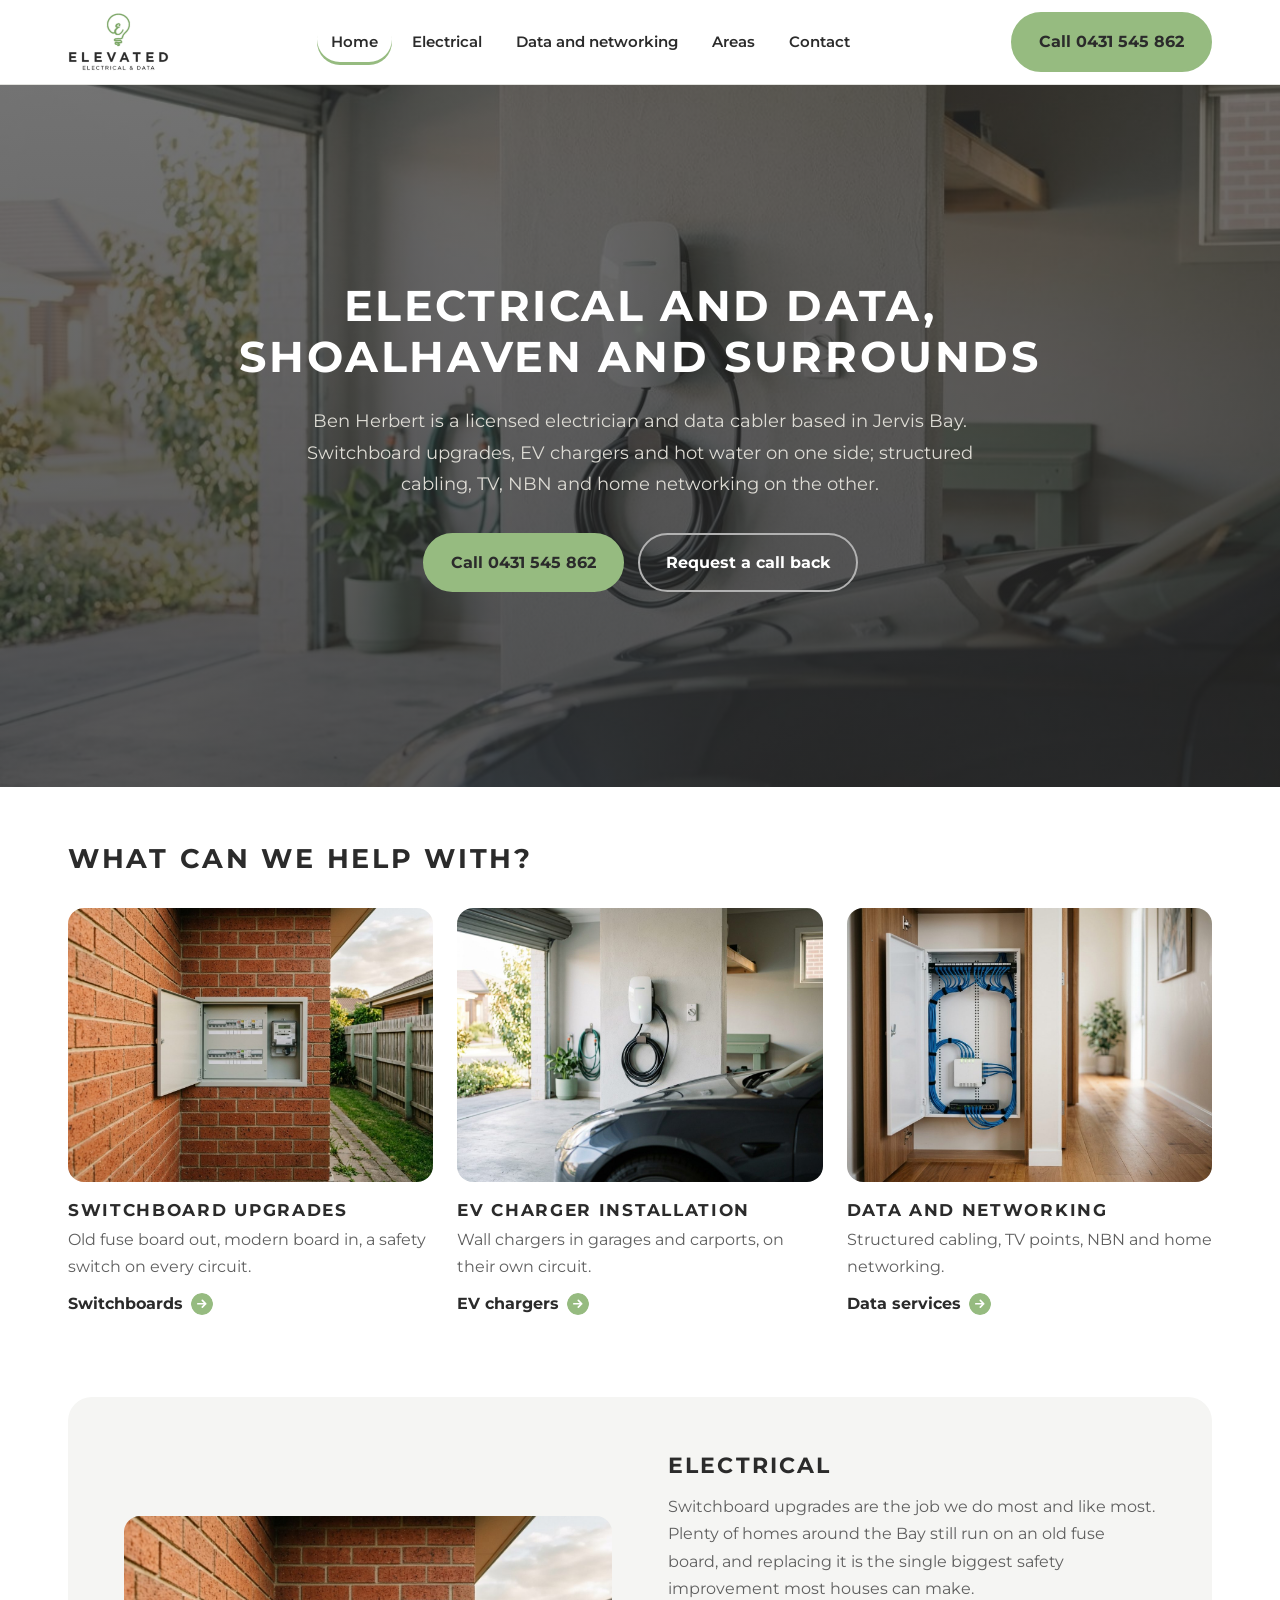
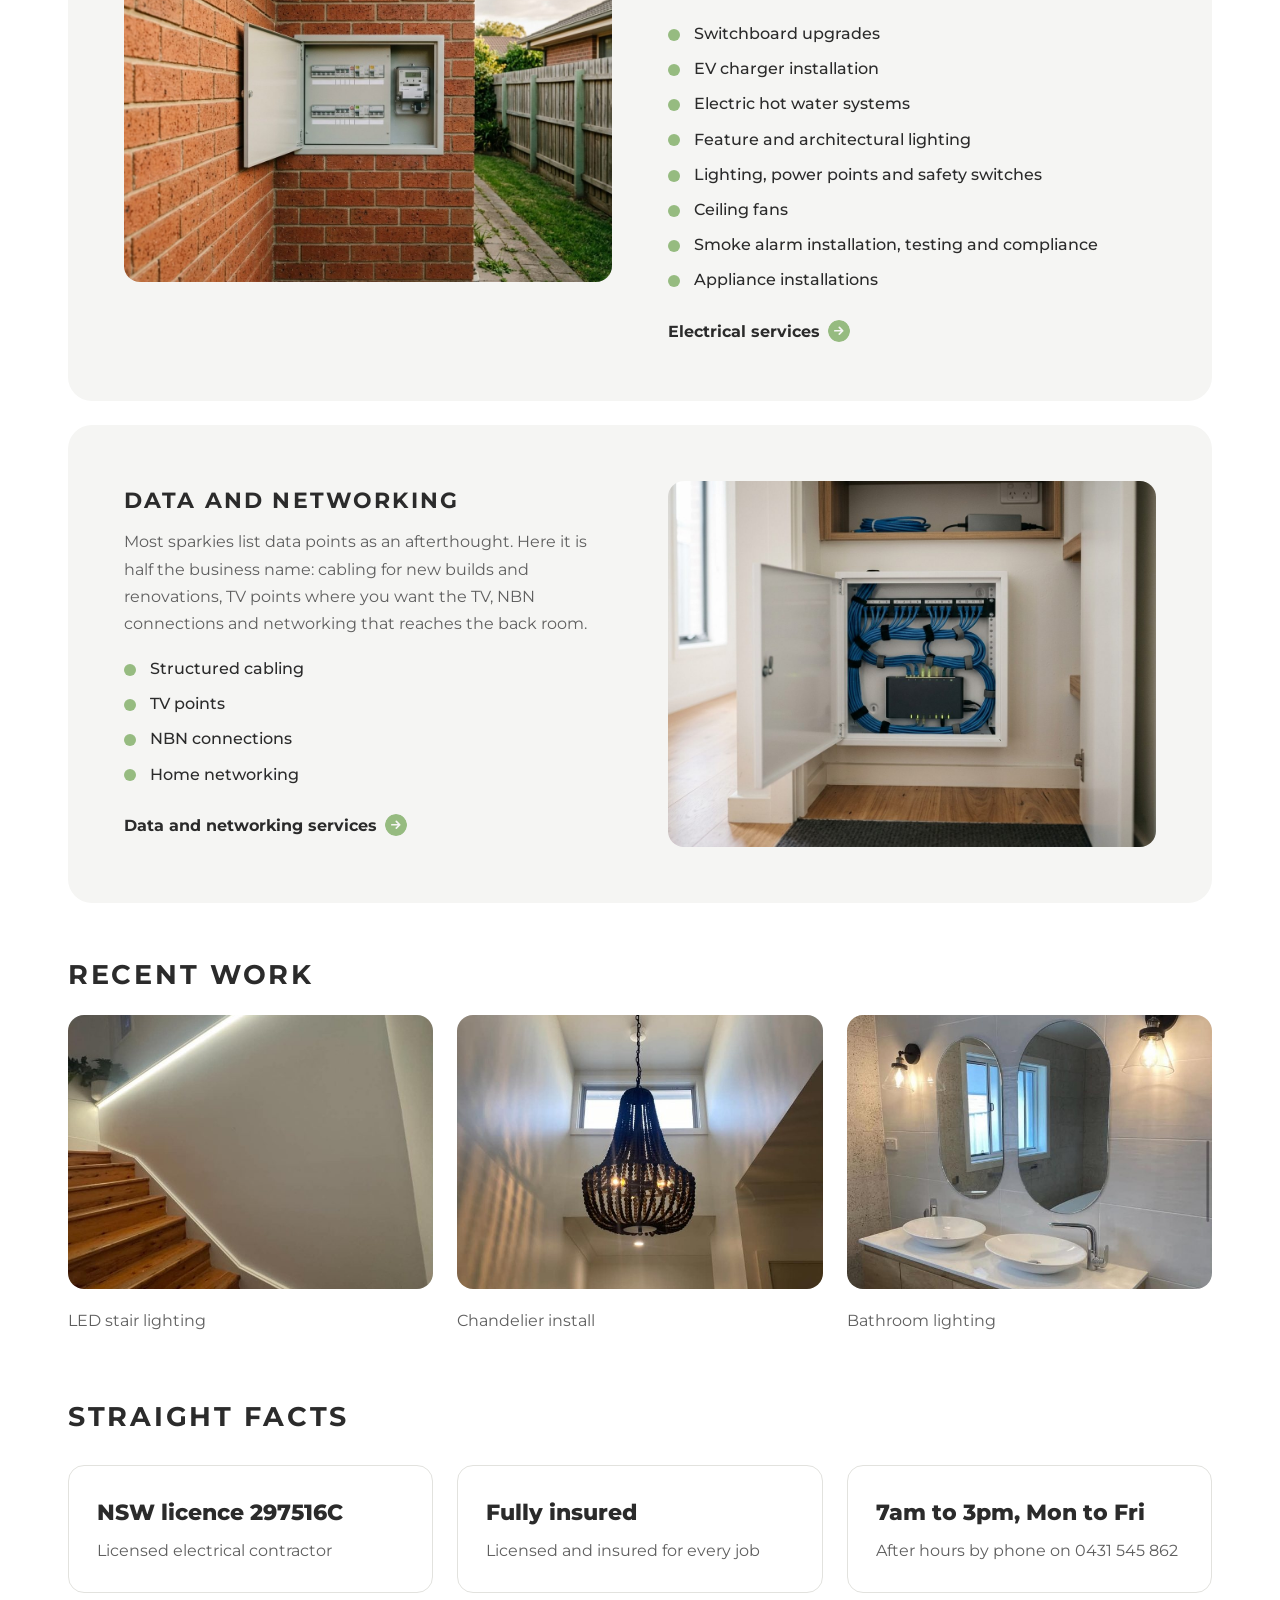
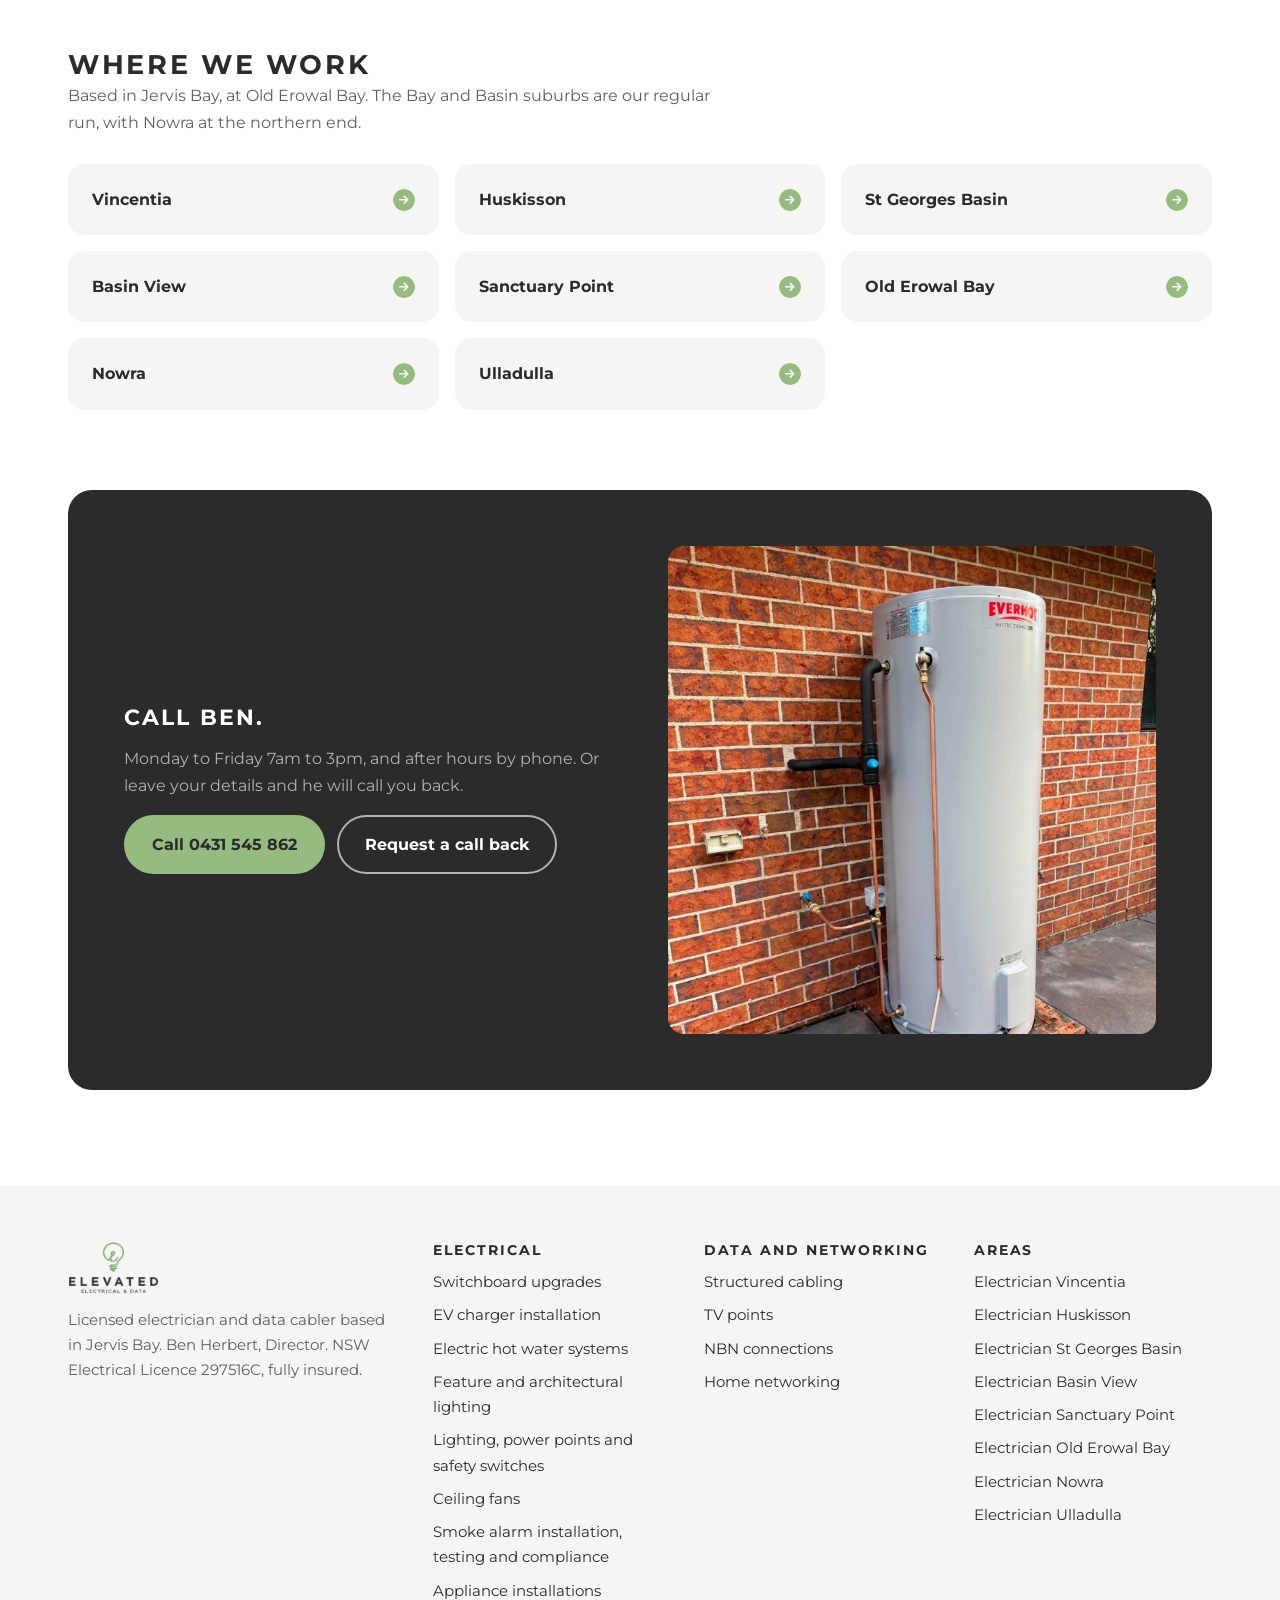
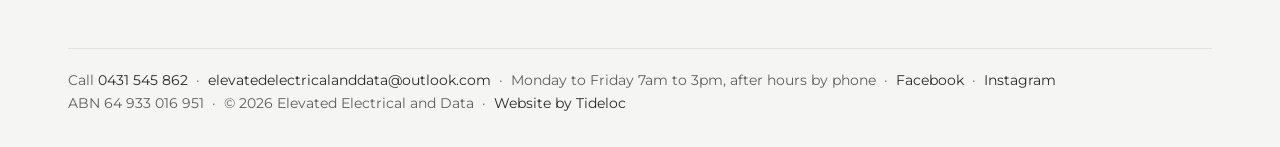
==== commit 60005a74: "Footer: Website by Tideloc credit in the fine print Co-Authored-By: Claude Fable 5.1 <noreply@anthro" ====
--- a/index.html
+++ b/index.html
@@ -1,9 +1,10 @@
 <!DOCTYPE html><html lang="en-AU"><head><meta charset="utf-8"><meta name="viewport" content="width=device-width, initial-scale=1">
 <title>Electrician Jervis Bay, Vincentia and the Shoalhaven | Elevated Electrical and Data</title><meta name="description" content="Licensed electrician and data cabler based in Jervis Bay. Switchboard upgrades, EV chargers, hot water, TV, NBN and home networking. Call Ben on 0431 545 862.">
 <link href="https://fonts.googleapis.com/css2?family=Montserrat:wght@400;500;600;700;800&display=swap" rel="stylesheet">
-<link rel="stylesheet" href="site.css"><link rel="canonical" href="https://elevatedelectricalanddata.com.au/"><meta property="og:type" content="website"><meta property="og:url" content="https://elevatedelectricalanddata.com.au/"><meta property="og:title" content="Electrician Jervis Bay, Vincentia and the Shoalhaven | Elevated Electrical and Data"><meta property="og:description" content="Licensed electrician and data cabler based in Jervis Bay. Switchboard upgrades, EV chargers, hot water, TV, NBN and home networking. Call Ben on 0431 545 862."><meta property="og:image" content="https://elevatedelectricalanddata.com.au/assets/ai-ev.jpg"><meta property="og:locale" content="en_AU"><meta name="robots" content="index,follow"><link rel="icon" href="/favicon.png" type="image/png"></head><body>
+<link rel="stylesheet" href="site.css"><link rel="preload" as="image" href="assets/ai-ev.jpg" fetchpriority="high"><link rel="canonical" href="https://elevatedelectricalanddata.com.au/"><meta property="og:type" content="website"><meta property="og:url" content="https://elevatedelectricalanddata.com.au/"><meta property="og:title" content="Electrician Jervis Bay, Vincentia and the Shoalhaven | Elevated Electrical and Data"><meta property="og:description" content="Licensed electrician and data cabler based in Jervis Bay. Switchboard upgrades, EV chargers, hot water, TV, NBN and home networking. Call Ben on 0431 545 862."><meta property="og:image" content="https://elevatedelectricalanddata.com.au/assets/ai-ev.jpg"><meta property="og:locale" content="en_AU"><meta property="og:site_name" content="Elevated Electrical and Data"><meta property="og:image:width" content="1200"><meta property="og:image:height" content="896"><meta name="twitter:card" content="summary_large_image"><meta name="robots" content="index,follow"><link rel="icon" href="/favicon-32.png" sizes="32x32" type="image/png"><link rel="icon" href="/favicon.png" sizes="256x256" type="image/png"><link rel="apple-touch-icon" href="/apple-touch-icon.png"><script defer src="https://crm.tideloc.com.au/tl-analytics.js" data-site="elevated-electrical-and-data"></script>
+</head><body>
 <header><div class="wrap">
-  <a class="logo" href="/"><img src="assets/logo-light.png" alt="Elevated Electrical and Data"></a>
+  <a class="logo" href="/"><img src="assets/logo-light.png" alt="Elevated Electrical and Data" width="803" height="460"></a>
   <nav id="nav"><ul><li><a href="/" aria-current="page">Home</a></li><li><a href="/electrical">Electrical</a><ul class='sub'><li><a href="/electrical#0">Switchboard upgrades</a></li><li><a href="/electrical#1">EV charger installation</a></li><li><a href="/electrical#2">Electric hot water systems</a></li><li><a href="/electrical#3">Feature and architectural lighting</a></li><li><a href="/electrical#4">Lighting, power points and safety switches</a></li><li><a href="/electrical#5">Ceiling fans</a></li><li><a href="/electrical#6">Smoke alarm installation, testing and compliance</a></li><li><a href="/electrical#7">Appliance installations</a></li></ul></li><li><a href="/data">Data and networking</a><ul class='sub'><li><a href="/data#0">Structured cabling</a></li><li><a href="/data#1">TV points</a></li><li><a href="/data#2">NBN connections</a></li><li><a href="/data#3">Home networking</a></li></ul></li><li><a href="/areas">Areas</a><ul class='sub'><li><a href="/vincentia-area">Vincentia</a></li><li><a href="/huskisson-area">Huskisson</a></li><li><a href="/st-georges-basin-area">St Georges Basin</a></li><li><a href="/basin-view-area">Basin View</a></li><li><a href="/sanctuary-point-area">Sanctuary Point</a></li><li><a href="/old-erowal-bay-area">Old Erowal Bay</a></li><li><a href="/nowra-area">Nowra</a></li><li><a href="/ulladulla-area">Ulladulla</a></li></ul></li><li><a href="/contact">Contact</a></li></ul></nav>
   <a class="pill green call" href="tel:+61431545862">Call 0431 545 862</a>
   <button class="burger" id="burger" aria-label="Menu" aria-expanded="false">&#9776;</button>
@@ -19,42 +20,42 @@
 <section><div class="wrap">
   <h2>What can we help with?</h2>
   <div class="tiles">
-    <a class="tile" href="/electrical#0"><img src="assets/ai-switchboard.jpg" alt="Upgraded residential switchboard on a brick wall"><h3>Switchboard upgrades</h3><p>Old fuse board out, modern board in, a safety switch on every circuit.</p><span class="arrow">Switchboards</span></a>
-    <a class="tile" href="/electrical#1"><img src="assets/ai-ev.jpg" alt="EV wall charger installed in a garage"><h3>EV charger installation</h3><p>Wall chargers in garages and carports, on their own circuit.</p><span class="arrow">EV chargers</span></a>
-    <a class="tile" href="/data"><img src="assets/ai-data.jpg" alt="Home network cabinet with tidy data cabling"><h3>Data and networking</h3><p>Structured cabling, TV points, NBN and home networking.</p><span class="arrow">Data services</span></a>
+    <a class="tile" href="/electrical#0"><img src="assets/ai-switchboard.jpg" alt="Upgraded residential switchboard on a brick wall" width="1200" height="896" loading="lazy" decoding="async"><h3>Switchboard upgrades</h3><p>Old fuse board out, modern board in, a safety switch on every circuit.</p><span class="arrow">Switchboards</span></a>
+    <a class="tile" href="/electrical#1"><img src="assets/ai-ev.jpg" alt="EV wall charger installed in a garage" width="1200" height="896" loading="lazy" decoding="async"><h3>EV charger installation</h3><p>Wall chargers in garages and carports, on their own circuit.</p><span class="arrow">EV chargers</span></a>
+    <a class="tile" href="/data"><img src="assets/ai-data.jpg" alt="Home network cabinet with tidy data cabling" width="1200" height="896" loading="lazy" decoding="async"><h3>Data and networking</h3><p>Structured cabling, TV points, NBN and home networking.</p><span class="arrow">Data services</span></a>
   </div>
 </div></section>
 <section style="padding-top:0"><div class="wrap">
   <div class="band">
-    <div class="media"><img src="assets/ai-switchboard.jpg" alt="Upgraded residential switchboard"></div>
+    <div class="media"><img src="assets/ai-switchboard.jpg" alt="Upgraded residential switchboard" width="1200" height="896" loading="lazy" decoding="async"></div>
     <div><h2>Electrical</h2><p>Switchboard upgrades are the job we do most and like most. Plenty of homes around the Bay still run on an old fuse board, and replacing it is the single biggest safety improvement most houses can make.</p>
       <ul><li>Switchboard upgrades</li><li>EV charger installation</li><li>Electric hot water systems</li><li>Feature and architectural lighting</li><li>Lighting, power points and safety switches</li><li>Ceiling fans</li><li>Smoke alarm installation, testing and compliance</li><li>Appliance installations</li></ul><a class="arrow" href="/electrical">Electrical services</a></div>
   </div>
   <div class="band flip">
-    <div class="media"><img src="assets/ai-data-2.jpg" alt="Home network cabinet with patch panel and router"></div>
+    <div class="media"><img src="assets/ai-data-2.jpg" alt="Home network cabinet with patch panel and router" width="1200" height="896" loading="lazy" decoding="async"></div>
     <div><h2>Data and networking</h2><p>Most sparkies list data points as an afterthought. Here it is half the business name: cabling for new builds and renovations, TV points where you want the TV, NBN connections and networking that reaches the back room.</p>
       <ul><li>Structured cabling</li><li>TV points</li><li>NBN connections</li><li>Home networking</li></ul><a class="arrow" href="/data">Data and networking services</a></div>
   </div>
 </div></section>
-<section style="padding-top:0"><div class="wrap"><h2>Recent work</h2><div data-tl-work="elevated-electrical-and-data" data-count="3" data-portal="https://portal.tideloc.com.au"><div class="tiles" style="margin-top:24px"><a class="tile" href="/electrical#4"><img src="assets/work/light-stair-led.jpg" alt="LED strip lighting on a timber staircase"><p>LED stair lighting</p></a><a class="tile" href="/electrical#4"><img src="assets/work/light-chandelier-void.jpg" alt="Chandelier hung in a double-height void"><p>Chandelier install</p></a><a class="tile" href="/electrical#1"><img src="assets/work/light-bathroom-vanity.jpg" alt="Backlit mirrors and wall lights over a double vanity"><p>Bathroom lighting</p></a></div></div></div></section>
+<section style="padding-top:0"><div class="wrap"><h2>Recent work</h2><div data-tl-work="elevated-electrical-and-data" data-count="3" data-portal="https://portal.tideloc.com.au"><div class="tiles" style="margin-top:24px"><a class="tile" href="/electrical#4"><img src="assets/work/light-stair-led.jpg" alt="LED strip lighting on a timber staircase" width="644" height="1400" loading="lazy" decoding="async"><p>LED stair lighting</p></a><a class="tile" href="/electrical#4"><img src="assets/work/light-chandelier-void.jpg" alt="Chandelier hung in a double-height void" width="644" height="1400" loading="lazy" decoding="async"><p>Chandelier install</p></a><a class="tile" href="/electrical#1"><img src="assets/work/light-bathroom-vanity.jpg" alt="Backlit mirrors and wall lights over a double vanity" width="644" height="1400" loading="lazy" decoding="async"><p>Bathroom lighting</p></a></div></div></div></section>
 <section style="padding-top:0"><div class="wrap"><h2>Straight facts</h2><div class="facts">
   <div class="fact"><b>NSW licence 297516C</b><span>Licensed electrical contractor</span></div>
   <div class="fact"><b>Fully insured</b><span>Licensed and insured for every job</span></div>
   <div class="fact"><b>7am to 3pm, Mon to Fri</b><span>After hours by phone on 0431 545 862</span></div>
 </div></div></section>
 <section style="padding-top:0"><div class="wrap"><h2>Where we work</h2><p class="muted" style="max-width:60ch">Based in Jervis Bay, at Old Erowal Bay. The Bay and Basin suburbs are our regular run, with Nowra at the northern end.</p><div class="areas"><a class="area" href="/vincentia-area">Vincentia <span class="arrow"></span></a><a class="area" href="/huskisson-area">Huskisson <span class="arrow"></span></a><a class="area" href="/st-georges-basin-area">St Georges Basin <span class="arrow"></span></a><a class="area" href="/basin-view-area">Basin View <span class="arrow"></span></a><a class="area" href="/sanctuary-point-area">Sanctuary Point <span class="arrow"></span></a><a class="area" href="/old-erowal-bay-area">Old Erowal Bay <span class="arrow"></span></a><a class="area" href="/nowra-area">Nowra <span class="arrow"></span></a><a class="area" href="/ulladulla-area">Ulladulla <span class="arrow"></span></a></div></div></section>
-<section style="padding-top:0"><div class="wrap"><div class="band dark"><div><h2>Call Ben.</h2><p>Monday to Friday 7am to 3pm, and after hours by phone. Or leave your details and he will call you back.</p><div class="hero actions" style="padding:0;display:flex;gap:12px;flex-wrap:wrap"><a class="pill green" href="tel:+61431545862">Call 0431 545 862</a><a class="pill ghost" style="color:#fff;border-color:#b2b2b2" href="/contact">Request a call back</a></div></div><div class="media"><img src="assets/hotwater-clean-sq.jpg" alt="Electric hot water system"></div></div></div></section>
+<section style="padding-top:0"><div class="wrap"><div class="band dark"><div><h2>Call Ben.</h2><p>Monday to Friday 7am to 3pm, and after hours by phone. Or leave your details and he will call you back.</p><div class="hero actions" style="padding:0;display:flex;gap:12px;flex-wrap:wrap"><a class="pill green" href="tel:+61431545862">Call 0431 545 862</a><a class="pill ghost" style="color:#fff;border-color:#b2b2b2" href="/contact">Request a call back</a></div></div><div class="media"><img src="assets/hotwater-clean-sq.jpg" alt="Electric hot water system" width="1400" height="1400" loading="lazy" decoding="async"></div></div></div></section>
 <footer><div class="wrap">
   <div class="cols">
-    <div><img src="assets/logo-light.png" alt=""><p class="muted">Licensed electrician and data cabler based in Jervis Bay. Ben Herbert, Director. NSW Electrical Licence 297516C, fully insured.</p></div>
+    <div><img src="assets/logo-light.png" alt="" width="803" height="460"><p class="muted">Licensed electrician and data cabler based in Jervis Bay. Ben Herbert, Director. NSW Electrical Licence 297516C, fully insured.</p></div>
     <div><h3>Electrical</h3><ul><li><a href="/electrical#0">Switchboard upgrades</a></li><li><a href="/electrical#1">EV charger installation</a></li><li><a href="/electrical#2">Electric hot water systems</a></li><li><a href="/electrical#3">Feature and architectural lighting</a></li><li><a href="/electrical#4">Lighting, power points and safety switches</a></li><li><a href="/electrical#5">Ceiling fans</a></li><li><a href="/electrical#6">Smoke alarm installation, testing and compliance</a></li><li><a href="/electrical#7">Appliance installations</a></li></ul></div>
     <div><h3>Data and networking</h3><ul><li><a href="/data#0">Structured cabling</a></li><li><a href="/data#1">TV points</a></li><li><a href="/data#2">NBN connections</a></li><li><a href="/data#3">Home networking</a></li></ul></div>
     <div><h3>Areas</h3><ul><li><a href="/vincentia-area">Electrician Vincentia</a></li><li><a href="/huskisson-area">Electrician Huskisson</a></li><li><a href="/st-georges-basin-area">Electrician St Georges Basin</a></li><li><a href="/basin-view-area">Electrician Basin View</a></li><li><a href="/sanctuary-point-area">Electrician Sanctuary Point</a></li><li><a href="/old-erowal-bay-area">Electrician Old Erowal Bay</a></li><li><a href="/nowra-area">Electrician Nowra</a></li><li><a href="/ulladulla-area">Electrician Ulladulla</a></li></ul></div>
   </div>
-  <div class="fine">Call <a href="tel:+61431545862">0431 545 862</a> &nbsp;&middot;&nbsp; <a href="mailto:elevatedelectricalanddata@outlook.com">elevatedelectricalanddata@outlook.com</a> &nbsp;&middot;&nbsp; Monday to Friday 7am to 3pm, after hours by phone &nbsp;&middot;&nbsp; <a href="https://www.facebook.com/share/1EVHX6Z7j3/">Facebook</a> &nbsp;&middot;&nbsp; <a href="https://www.instagram.com/elevated.electrical.data">Instagram</a><br>ABN 64 933 016 951 &nbsp;&middot;&nbsp; &copy; 2026 Elevated Electrical and Data</div>
+  <div class="fine">Call <a href="tel:+61431545862">0431 545 862</a> &nbsp;&middot;&nbsp; <a href="mailto:elevatedelectricalanddata@outlook.com">elevatedelectricalanddata@outlook.com</a> &nbsp;&middot;&nbsp; Monday to Friday 7am to 3pm, after hours by phone &nbsp;&middot;&nbsp; <a href="https://www.facebook.com/share/1EVHX6Z7j3/">Facebook</a> &nbsp;&middot;&nbsp; <a href="https://www.instagram.com/elevated.electrical.data">Instagram</a><br>ABN 64 933 016 951 &nbsp;&middot;&nbsp; &copy; 2026 Elevated Electrical and Data &nbsp;&middot;&nbsp; <a href="https://tideloc.com.au" rel="noopener">Website by Tideloc</a></div>
 </div></footer>
 <div class="callbar"><a class="pill green" href="tel:+61431545862">Call 0431 545 862</a></div>
 <script>(function(){var b=document.getElementById('burger'),n=document.getElementById('nav');b.addEventListener('click',function(e){e.stopPropagation();var o=n.classList.toggle('open');b.setAttribute('aria-expanded',o);});document.addEventListener('click',function(e){if(n.classList.contains('open')&&!n.contains(e.target))n.classList.remove('open');});})();</script>
 <script defer src="https://portal.tideloc.com.au/tl-work.js"></script>
-<script type="application/ld+json">{"@context": "https://schema.org", "@type": "Electrician", "name": "Elevated Electrical and Data", "telephone": "+61431545862", "email": "elevatedelectricalanddata@outlook.com", "address": {"@type": "PostalAddress", "addressLocality": "Old Erowal Bay", "addressRegion": "NSW", "addressCountry": "AU"}, "areaServed": [{"@type": "Place", "name": "Vincentia NSW"}, {"@type": "Place", "name": "Huskisson NSW"}, {"@type": "Place", "name": "St Georges Basin NSW"}, {"@type": "Place", "name": "Basin View NSW"}, {"@type": "Place", "name": "Sanctuary Point NSW"}, {"@type": "Place", "name": "Old Erowal Bay NSW"}, {"@type": "Place", "name": "Nowra NSW"}, {"@type": "Place", "name": "Ulladulla NSW"}, {"@type": "Place", "name": "Jervis Bay NSW"}], "openingHoursSpecification": [{"@type": "OpeningHoursSpecification", "dayOfWeek": ["Monday", "Tuesday", "Wednesday", "Thursday", "Friday"], "opens": "07:00", "closes": "15:00"}], "sameAs": ["https://www.facebook.com/share/1EVHX6Z7j3/", "https://www.instagram.com/elevated.electrical.data"], "founder": {"@type": "Person", "name": "Ben Herbert"}, "identifier": [{"@type": "PropertyValue", "name": "NSW Electrical Licence", "value": "297516C"}, {"@type": "PropertyValue", "name": "ABN", "value": "64933016951"}]}</script>
+<script type="application/ld+json">{"@context": "https://schema.org", "@type": "Electrician", "name": "Elevated Electrical and Data", "@id": "https://elevatedelectricalanddata.com.au/#business", "url": "https://elevatedelectricalanddata.com.au/", "description": "Licensed electrician and data cabler based in Jervis Bay, covering the Shoalhaven. Switchboard upgrades, EV chargers, electric hot water, lighting, TV points, NBN and home networking.", "logo": "https://elevatedelectricalanddata.com.au/assets/logo-light.png", "image": "https://elevatedelectricalanddata.com.au/assets/ai-ev.jpg", "telephone": "+61431545862", "email": "elevatedelectricalanddata@outlook.com", "address": {"@type": "PostalAddress", "addressLocality": "Old Erowal Bay", "addressRegion": "NSW", "addressCountry": "AU"}, "areaServed": [{"@type": "Place", "name": "Vincentia NSW"}, {"@type": "Place", "name": "Huskisson NSW"}, {"@type": "Place", "name": "St Georges Basin NSW"}, {"@type": "Place", "name": "Basin View NSW"}, {"@type": "Place", "name": "Sanctuary Point NSW"}, {"@type": "Place", "name": "Old Erowal Bay NSW"}, {"@type": "Place", "name": "Nowra NSW"}, {"@type": "Place", "name": "Ulladulla NSW"}, {"@type": "Place", "name": "Jervis Bay NSW"}], "openingHoursSpecification": [{"@type": "OpeningHoursSpecification", "dayOfWeek": ["Monday", "Tuesday", "Wednesday", "Thursday", "Friday"], "opens": "07:00", "closes": "15:00"}], "sameAs": ["https://www.facebook.com/share/1EVHX6Z7j3/", "https://www.instagram.com/elevated.electrical.data"], "founder": {"@type": "Person", "name": "Ben Herbert"}, "identifier": [{"@type": "PropertyValue", "name": "NSW Electrical Licence", "value": "297516C"}, {"@type": "PropertyValue", "name": "ABN", "value": "64933016951"}]}</script>
 </body></html>
--- a/site.css
+++ b/site.css
@@ -26,7 +26,7 @@
 /* header with dropdowns */
 header{position:sticky;top:0;z-index:40;background:#fff;border-bottom:1px solid var(--line)}
 header .wrap{display:flex;align-items:center;justify-content:space-between;height:84px;gap:24px}
-.logo img{height:58px}
+.logo img{height:58px;width:auto}
 nav>ul{display:flex;gap:6px;list-style:none;align-items:center}
 nav>ul>li{position:relative}
 nav>ul>li>a{display:block;text-decoration:none;font-weight:600;font-size:.95rem;padding:10px 14px;border-radius:999px}
@@ -123,7 +123,7 @@
 footer li{margin-bottom:8px}
 footer a{text-decoration:none;color:var(--ink)}
 footer a:hover{color:var(--green-dk)}
-footer img{height:52px;margin-bottom:14px}
+footer img{height:52px;width:auto;margin-bottom:14px}
 footer .fine{border-top:1px solid var(--line);margin-top:36px;padding-top:20px;color:var(--muted);font-size:.85rem}
 @media(max-width:940px){footer .cols{grid-template-columns:1fr 1fr}}
 @media(max-width:600px){footer .cols{grid-template-columns:1fr}}
